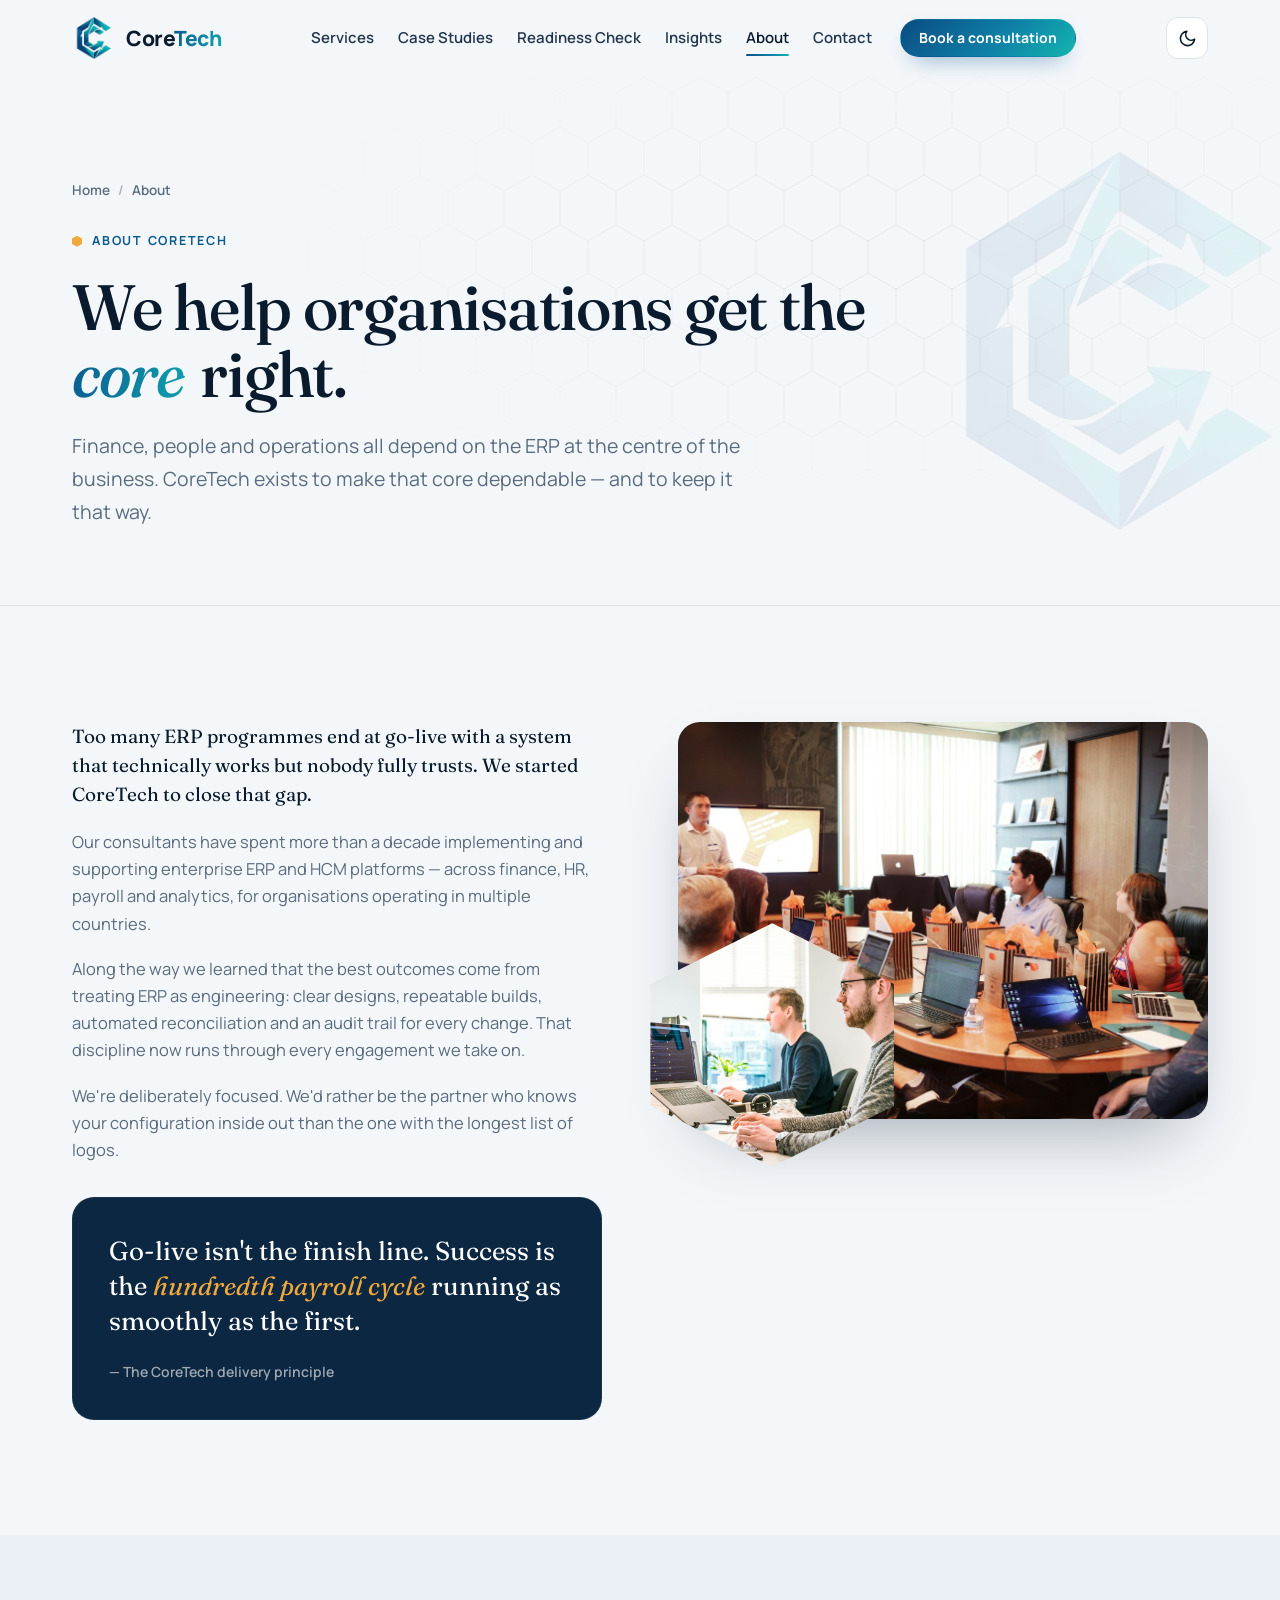
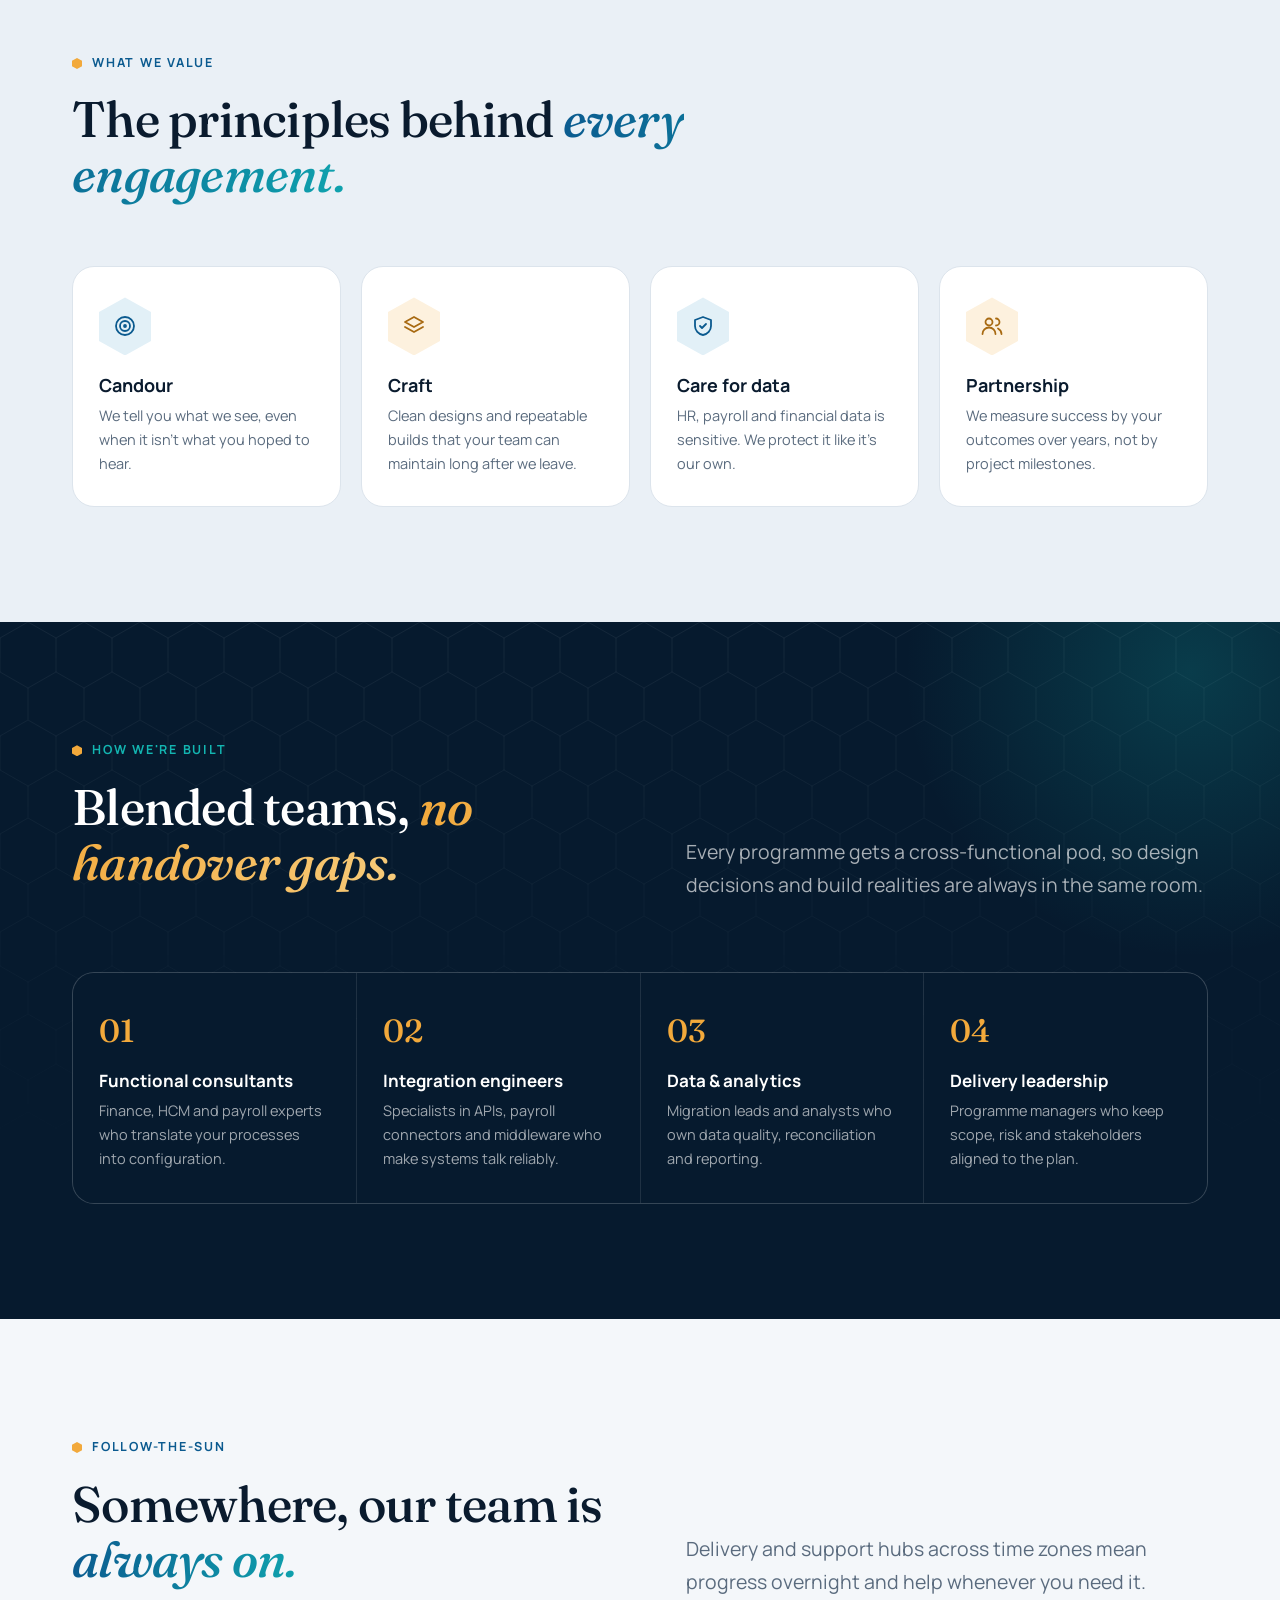
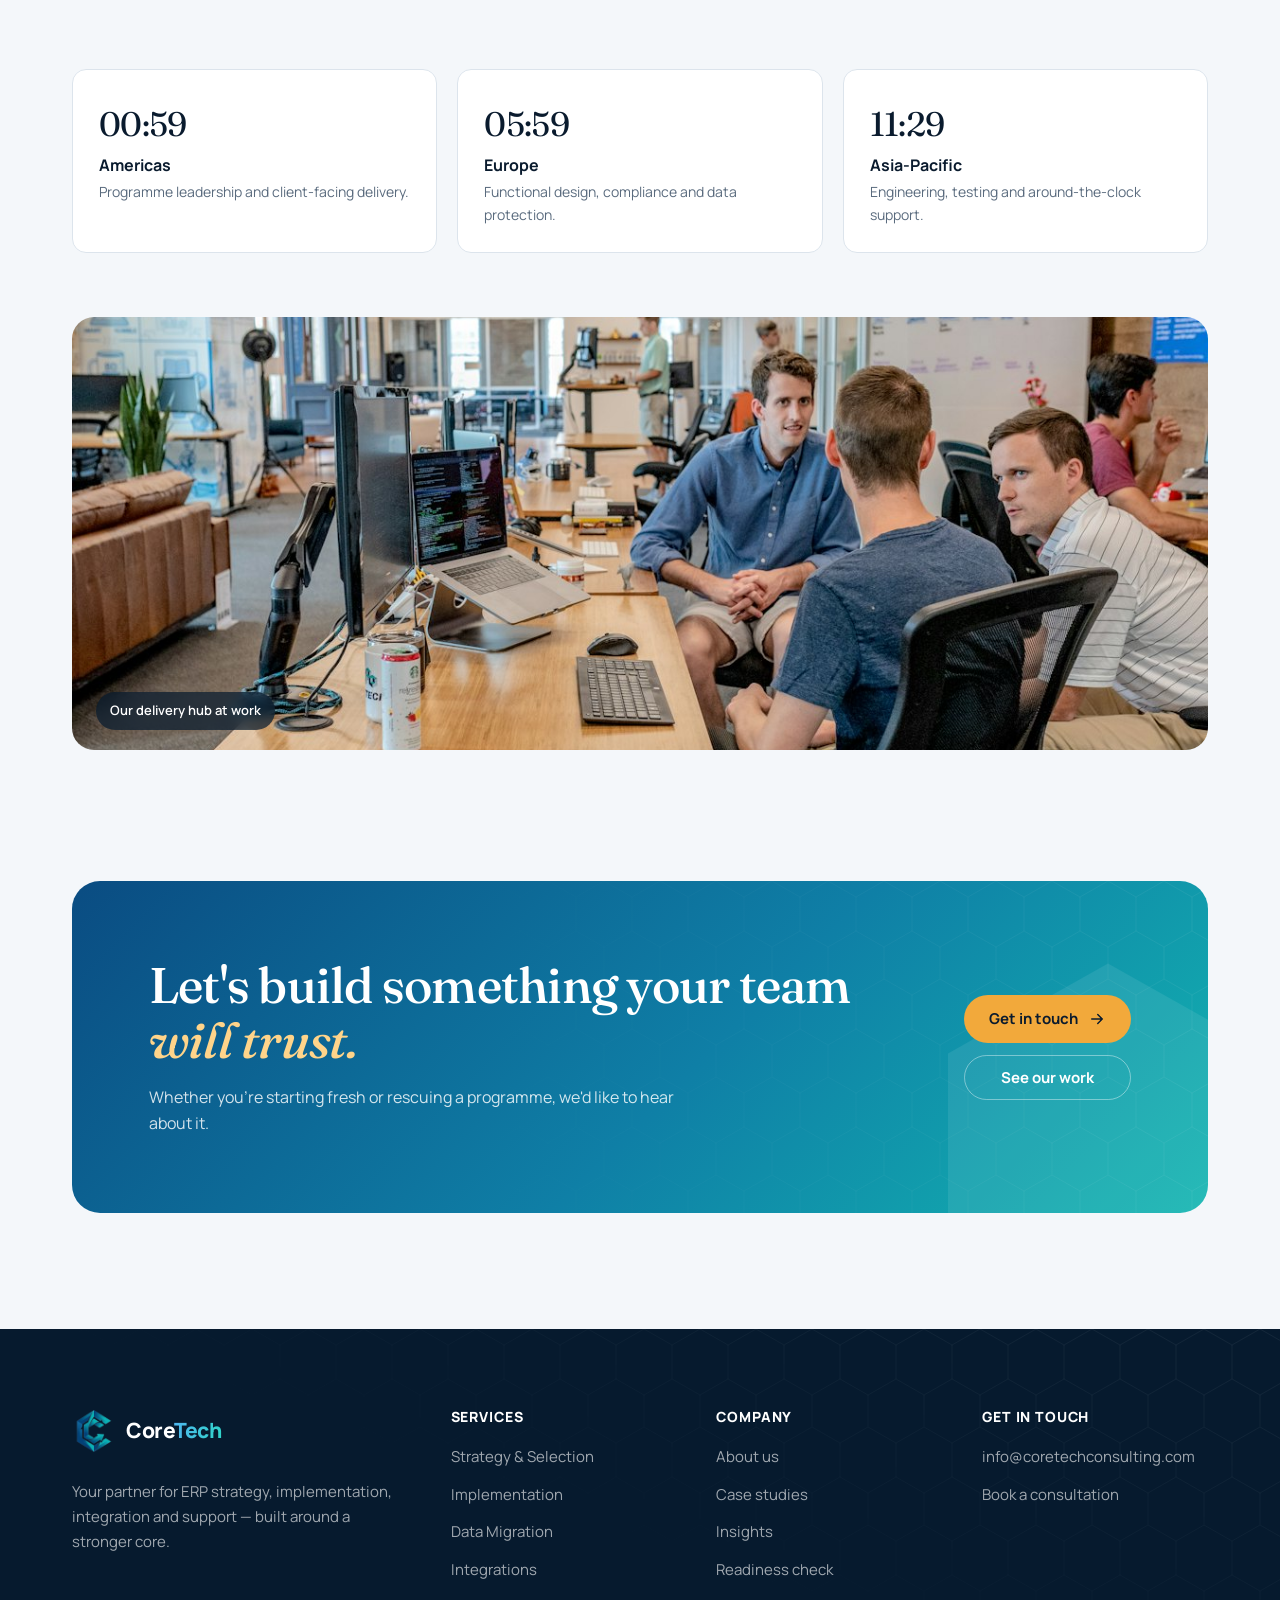
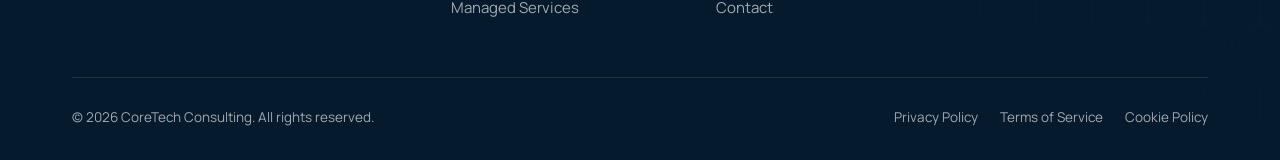
==== about.html @ e97bbd19 "Add CoreTech ERP consulting website Static HTML/CSS/JS site with home, services, case studies, readi" ====
<!DOCTYPE html>
<html lang="en" class="no-js">
<head>
  <meta charset="UTF-8">
  <meta name="viewport" content="width=device-width, initial-scale=1">
  <title>About | CoreTech</title>
  <meta name="description" content="CoreTech is an ERP consulting firm built around engineering discipline, governed delivery and long-term partnership.">
  <meta name="theme-color" content="#061A2E">
  <script>try{var t=localStorage.getItem("ct-theme");if(t==="light"||t==="dark")document.documentElement.setAttribute("data-theme",t)}catch(e){}</script>
  <link rel="icon" href="assets/img/logo-mark-64.png" type="image/png">
  <link rel="apple-touch-icon" href="assets/img/logo-mark-192.png">
  <link rel="preconnect" href="https://fonts.googleapis.com">
  <link rel="preconnect" href="https://fonts.gstatic.com" crossorigin>
  <link href="https://fonts.googleapis.com/css2?family=Fraunces:ital,opsz,wght@0,9..144,400..600;1,9..144,400..600&family=Manrope:wght@400;500;600;700;800&display=swap" rel="stylesheet">
  <link rel="stylesheet" href="assets/css/styles.css">
</head>
<body>
  <a class="skip-link" href="#main">Skip to content</a>
  <header class="site-header" data-header>
    <div class="container nav">
      <a class="brand" href="index.html" aria-label="CoreTech home"><img class="brand-mark" src="assets/img/logo-mark-192.png" width="44" height="44" alt=""><span class="brand-name">Core<span>Tech</span></span></a>
      <div class="nav-menu" id="nav-menu">
        <nav class="nav-links" aria-label="Primary">
          <a href="services.html">Services</a>
          <a href="case-studies.html">Case Studies</a>
          <a href="readiness.html">Readiness Check</a>
          <a href="insights.html">Insights</a>
          <a href="about.html" aria-current="page">About</a>
          <a href="contact.html">Contact</a>
        </nav>
        <a class="btn btn--primary btn--sm" href="contact.html">Book a consultation</a>
      </div>
      <div class="nav-tools">
        <button class="theme-toggle" type="button" aria-label="Toggle dark mode"><span class="i-moon"><svg viewBox="0 0 24 24" fill="none" stroke="currentColor" stroke-linecap="round" stroke-linejoin="round" aria-hidden="true" stroke-width="2"><path d="M21 12.8A9 9 0 1 1 11.2 3a7 7 0 0 0 9.8 9.8z"/></svg></span><span class="i-sun"><svg viewBox="0 0 24 24" fill="none" stroke="currentColor" stroke-linecap="round" stroke-linejoin="round" aria-hidden="true" stroke-width="2"><circle cx="12" cy="12" r="4"/><path d="M12 2v2M12 20v2M4.9 4.9l1.4 1.4M17.7 17.7l1.4 1.4M2 12h2M20 12h2M4.9 19.1l1.4-1.4M17.7 6.3l1.4-1.4"/></svg></span></button>
        <button class="nav-toggle" type="button" aria-expanded="false" aria-controls="nav-menu" aria-label="Toggle menu"><span></span></button>
      </div>
    </div>
  </header>

  <main id="main">
    <section class="page-hero hex-bg">
      <img class="page-hero-mark" src="assets/img/logo-mark.png" alt="">
      <div class="container">
        <div class="breadcrumb"><a href="index.html">Home</a><span>/</span>About</div>
        <span class="eyebrow">About CoreTech</span>
        <h1 class="display">We help organisations get the <em>core</em> right.</h1>
        <p class="lead">Finance, people and operations all depend on the ERP at the centre of the business. CoreTech exists to make that core dependable — and to keep it that way.</p>
      </div>
    </section>

    <section class="section">
      <div class="container split">
        <div class="prose reveal">
          <p>Too many ERP programmes end at go-live with a system that technically works but nobody fully trusts. We started CoreTech to close that gap.</p>
          <p>Our consultants have spent more than a decade implementing and supporting enterprise ERP and HCM platforms — across finance, HR, payroll and analytics, for organisations operating in multiple countries.</p>
          <p>Along the way we learned that the best outcomes come from treating ERP as engineering: clear designs, repeatable builds, automated reconciliation and an audit trail for every change. That discipline now runs through every engagement we take on.</p>
          <p>We're deliberately focused. We'd rather be the partner who knows your configuration inside out than the one with the longest list of logos.</p>
          <div class="quote-card">
            <blockquote>Go-live isn't the finish line. Success is the <em>hundredth payroll cycle</em> running as smoothly as the first.</blockquote>
            <footer>— The CoreTech delivery principle</footer>
          </div>
        </div>
        <div class="photo-stack reveal reveal-d1">
          <div class="ph-main"><img src="assets/img/photos/team-meeting.jpg" alt="CoreTech consultants presenting to a client team" loading="lazy"></div>
          <div class="ph-small"><img src="assets/img/photos/engineers.jpg" alt="Engineers working at their desks" loading="lazy"></div>
        </div>
      </div>
    </section>

    <section class="section section--alt">
      <div class="container">
        <div class="section-head">
          <span class="eyebrow reveal">What we value</span>
          <h2 class="h2 reveal reveal-d1">The principles behind <em>every engagement.</em></h2>
        </div>
        <div class="values">
          <div class="value reveal"><span class="icon"><svg viewBox="0 0 24 24" fill="none" stroke="currentColor" stroke-linecap="round" stroke-linejoin="round" aria-hidden="true" stroke-width="1.8"><circle cx="12" cy="12" r="9"/><circle cx="12" cy="12" r="5"/><circle cx="12" cy="12" r="1"/></svg></span><h3>Candour</h3><p>We tell you what we see, even when it isn't what you hoped to hear.</p></div>
          <div class="value reveal reveal-d1"><span class="icon icon--amber"><svg viewBox="0 0 24 24" fill="none" stroke="currentColor" stroke-linecap="round" stroke-linejoin="round" aria-hidden="true" stroke-width="1.8"><path d="m12 3 9 5-9 5-9-5 9-5z"/><path d="m3 13 9 5 9-5"/></svg></span><h3>Craft</h3><p>Clean designs and repeatable builds that your team can maintain long after we leave.</p></div>
          <div class="value reveal reveal-d2"><span class="icon"><svg viewBox="0 0 24 24" fill="none" stroke="currentColor" stroke-linecap="round" stroke-linejoin="round" aria-hidden="true" stroke-width="1.8"><path d="M12 3 4 6v6c0 4.5 3.4 8.3 8 9 4.6-.7 8-4.5 8-9V6l-8-3z"/><path d="m9 12 2 2 4-4"/></svg></span><h3>Care for data</h3><p>HR, payroll and financial data is sensitive. We protect it like it's our own.</p></div>
          <div class="value reveal reveal-d3"><span class="icon icon--amber"><svg viewBox="0 0 24 24" fill="none" stroke="currentColor" stroke-linecap="round" stroke-linejoin="round" aria-hidden="true" stroke-width="1.8"><circle cx="9" cy="8" r="3.5"/><path d="M2.5 20a6.5 6.5 0 0 1 13 0"/><path d="M16 4.5a3.5 3.5 0 0 1 0 7M18 14.5a6.5 6.5 0 0 1 3.5 5.5"/></svg></span><h3>Partnership</h3><p>We measure success by your outcomes over years, not by project milestones.</p></div>
        </div>
      </div>
    </section>

    <section class="section section--dark">
      <div class="container">
        <div class="section-head section-head--split">
          <div>
            <span class="eyebrow eyebrow--light reveal">How we're built</span>
            <h2 class="h2 reveal reveal-d1">Blended teams, <em>no handover gaps.</em></h2>
          </div>
          <p class="lead reveal reveal-d2">Every programme gets a cross-functional pod, so design decisions and build realities are always in the same room.</p>
        </div>
        <div class="team-model reveal">
          <div class="team-role"><b>01</b><h3>Functional consultants</h3><p>Finance, HCM and payroll experts who translate your processes into configuration.</p></div>
          <div class="team-role"><b>02</b><h3>Integration engineers</h3><p>Specialists in APIs, payroll connectors and middleware who make systems talk reliably.</p></div>
          <div class="team-role"><b>03</b><h3>Data &amp; analytics</h3><p>Migration leads and analysts who own data quality, reconciliation and reporting.</p></div>
          <div class="team-role"><b>04</b><h3>Delivery leadership</h3><p>Programme managers who keep scope, risk and stakeholders aligned to the plan.</p></div>
        </div>
      </div>
    </section>

    <section class="section">
      <div class="container">
        <div class="section-head section-head--split">
          <div>
            <span class="eyebrow reveal">Follow-the-sun</span>
            <h2 class="h2 reveal reveal-d1">Somewhere, our team is <em>always on.</em></h2>
          </div>
          <p class="lead reveal reveal-d2">Delivery and support hubs across time zones mean progress overnight and help whenever you need it.</p>
        </div>
        <div class="timezones">
          <div class="tz reveal"><div class="tz-time" data-tz="America/New_York">--:--</div><h3>Americas</h3><p>Programme leadership and client-facing delivery.</p></div>
          <div class="tz reveal reveal-d1"><div class="tz-time" data-tz="Europe/London">--:--</div><h3>Europe</h3><p>Functional design, compliance and data protection.</p></div>
          <div class="tz reveal reveal-d2"><div class="tz-time" data-tz="Asia/Kolkata">--:--</div><h3>Asia-Pacific</h3><p>Engineering, testing and around-the-clock support.</p></div>
        </div>
        <figure class="wide-photo reveal" style="margin-left:0;margin-right:0">
          <img src="assets/img/photos/office-team.jpg" alt="CoreTech delivery team collaborating in an open office" loading="lazy">
          <figcaption>Our delivery hub at work</figcaption>
        </figure>
      </div>
    </section>

    <section class="container">
      <div class="cta reveal">
        <div>
          <h2 class="h2">Let's build something your team <em>will trust.</em></h2>
          <p>Whether you're starting fresh or rescuing a programme, we'd like to hear about it.</p>
        </div>
        <div class="cta-actions">
          <a class="btn btn--accent btn--magnetic" href="contact.html">Get in touch <svg viewBox="0 0 24 24" fill="none" stroke="currentColor" stroke-linecap="round" stroke-linejoin="round" aria-hidden="true" stroke-width="2"><path d="M5 12h14M13 6l6 6-6 6"/></svg></a>
          <a class="btn btn--light" href="case-studies.html">See our work</a>
        </div>
      </div>
    </section>
  </main>

  <footer class="site-footer">
    <div class="container">
      <div class="footer-grid">
        <div class="footer-about">
          <a class="brand" href="index.html" aria-label="CoreTech home"><img class="brand-mark" src="assets/img/logo-mark-192.png" width="44" height="44" alt=""><span class="brand-name">Core<span>Tech</span></span></a>
          <p>Your partner for ERP strategy, implementation, integration and support — built around a stronger core.</p>
        </div>
        <div class="footer-col">
          <h3>Services</h3>
          <ul>
            <li><a href="services.html#strategy">Strategy &amp; Selection</a></li>
            <li><a href="services.html#implementation">Implementation</a></li>
            <li><a href="services.html#migration">Data Migration</a></li>
            <li><a href="services.html#integrations">Integrations</a></li>
            <li><a href="services.html#support">Managed Services</a></li>
          </ul>
        </div>
        <div class="footer-col">
          <h3>Company</h3>
          <ul>
            <li><a href="about.html">About us</a></li>
            <li><a href="case-studies.html">Case studies</a></li>
            <li><a href="insights.html">Insights</a></li>
            <li><a href="readiness.html">Readiness check</a></li>
            <li><a href="contact.html">Contact</a></li>
          </ul>
        </div>
        <div class="footer-col">
          <h3>Get in touch</h3>
          <ul>
            <li><a href="mailto:info@coretechconsulting.com">info@coretechconsulting.com</a></li>
            <li><a href="contact.html">Book a consultation</a></li>
          </ul>
        </div>
      </div>
      <div class="footer-bottom">
        <span>&copy; <span data-year>2026</span> CoreTech Consulting. All rights reserved.</span>
        <nav aria-label="Legal"><a href="#">Privacy Policy</a><a href="#">Terms of Service</a><a href="#">Cookie Policy</a></nav>
      </div>
    </div>
  </footer>
  <div class="mobile-cta" aria-label="Quick actions">
    <a class="btn btn--primary" href="contact.html">Book a consultation</a>
    <a class="btn btn--ghost" href="readiness.html">Readiness check</a>
  </div>
  <script src="assets/js/main.js"></script>
</body>
</html>
---- assets/css/styles.css ----
/* ==========================================================================
   CoreTech — site styles
   Palette taken from the CoreTech logo (deep blue → teal) with an amber accent.
   ========================================================================== */

:root {
  color-scheme: light;
  --bg: #F4F7FA;
  --bg-alt: #EAF0F6;
  --surface: #FFFFFF;
  --surface-2: #F7F9FC;
  --line: #DCE4EC;
  --text: #0A1B2E;
  --text-2: #22364D;
  --muted: #5A6B7E;

  --brand: #0B5A8F;
  --brand-2: #13B5B1;
  --brand-deep: #083B66;
  --brand-soft: #E2F0F7;
  --accent: #F2A93B;
  --accent-soft: #FDF1DE;
  --accent-text: #A86A12;

  --navy: #061A2E;
  --navy-2: #0C2742;
  --on-navy: #FFFFFF;
  --on-navy-muted: rgba(255, 255, 255, .68);

  --grad: linear-gradient(135deg, #0A4C82 0%, #0F7FA6 55%, #13B5B1 100%);
  --grad-text: linear-gradient(100deg, #0B5A8F 0%, #0FA3AE 100%);
  --header-bg: rgba(244, 247, 250, .82);
  --input-bg: #F4F7FA;
  --hex: url("data:image/svg+xml,%3Csvg xmlns='http://www.w3.org/2000/svg' width='56' height='98'%3E%3Cpath d='M28 66L0 50V16L28 0l28 16v34L28 66zm0 32V66' fill='none' stroke='%230A1B2E' stroke-opacity='.07'/%3E%3C/svg%3E");
  --hex-on-dark: url("data:image/svg+xml,%3Csvg xmlns='http://www.w3.org/2000/svg' width='56' height='98'%3E%3Cpath d='M28 66L0 50V16L28 0l28 16v34L28 66zm0 32V66' fill='none' stroke='%23FFFFFF' stroke-opacity='.06'/%3E%3C/svg%3E");

  --shadow-sm: 0 1px 2px rgba(10, 27, 46, .06);
  --shadow: 0 12px 32px -14px rgba(10, 27, 46, .22);
  --shadow-lg: 0 34px 70px -28px rgba(10, 27, 46, .38);

  --font-display: "Fraunces", Georgia, "Times New Roman", serif;
  --font-body: "Manrope", "Segoe UI", system-ui, -apple-system, sans-serif;
  --hex-clip: polygon(50% 0, 100% 25%, 100% 75%, 50% 100%, 0 75%, 0 25%);

  --radius-sm: 8px;
  --radius: 14px;
  --radius-lg: 22px;
  --container: 1200px;
  --gutter: clamp(16px, 4vw, 32px);
  --section-y: clamp(72px, 9vw, 120px);
  --header-h: 76px;
}

@media (prefers-color-scheme: dark) {
  :root:not([data-theme="light"]) {
    color-scheme: dark;
    --bg: #06101C;
    --bg-alt: #0A1726;
    --surface: #0E1D30;
    --surface-2: #12243A;
    --line: #1E3249;
    --text: #E9F0F7;
    --text-2: #C7D4E2;
    --muted: #8FA3B8;
    --brand: #4CC3DC;
    --brand-soft: rgba(19, 181, 177, .13);
    --accent-soft: rgba(242, 169, 59, .14);
    --accent-text: #F2B556;
    --navy: #030B16;
    --navy-2: #0A1A2C;
    --grad-text: linear-gradient(100deg, #4FB6F0 0%, #2FD4C8 100%);
    --header-bg: rgba(6, 16, 28, .8);
    --input-bg: #0A1726;
    --hex: var(--hex-on-dark);
    --shadow: 0 12px 32px -14px rgba(0, 0, 0, .6);
    --shadow-lg: 0 34px 70px -28px rgba(0, 0, 0, .75);
  }
}
:root[data-theme="dark"] {
  color-scheme: dark;
  --bg: #06101C;
  --bg-alt: #0A1726;
  --surface: #0E1D30;
  --surface-2: #12243A;
  --line: #1E3249;
  --text: #E9F0F7;
  --text-2: #C7D4E2;
  --muted: #8FA3B8;
  --brand: #4CC3DC;
  --brand-soft: rgba(19, 181, 177, .13);
  --accent-soft: rgba(242, 169, 59, .14);
  --accent-text: #F2B556;
  --navy: #030B16;
  --navy-2: #0A1A2C;
  --grad-text: linear-gradient(100deg, #4FB6F0 0%, #2FD4C8 100%);
  --header-bg: rgba(6, 16, 28, .8);
  --input-bg: #0A1726;
  --hex: var(--hex-on-dark);
  --shadow: 0 12px 32px -14px rgba(0, 0, 0, .6);
  --shadow-lg: 0 34px 70px -28px rgba(0, 0, 0, .75);
}

/* ---------- Base ---------- */
*, *::before, *::after { box-sizing: border-box; }
html { scroll-behavior: smooth; -webkit-text-size-adjust: 100%; }
@view-transition { navigation: auto; }

body {
  margin: 0;
  font-family: var(--font-body);
  font-size: 16px;
  line-height: 1.65;
  color: var(--text);
  background: var(--bg);
  -webkit-font-smoothing: antialiased;
  overflow-x: hidden;
  animation: pageIn .5s ease both;
  transition: background-color .3s ease, color .3s ease;
}
body.is-leaving { opacity: 0; transition: opacity .18s ease; }
@keyframes pageIn { from { opacity: 0; } to { opacity: 1; } }

img, svg { display: block; max-width: 100%; }
a { color: inherit; text-decoration: none; }
button { font: inherit; cursor: pointer; color: inherit; }
ul { margin: 0; padding: 0; list-style: none; }
h1, h2, h3, h4 { margin: 0; line-height: 1.15; color: var(--text); }
p { margin: 0; }
:focus-visible { outline: 3px solid var(--brand-2); outline-offset: 3px; border-radius: 6px; }

.container { width: 100%; max-width: var(--container); margin: 0 auto; padding: 0 var(--gutter); }
.section { padding: var(--section-y) 0; position: relative; }
.section--alt { background: var(--bg-alt); }
.section--surface { background: var(--surface); }
.skip-link { position: absolute; left: 16px; top: -60px; z-index: 300; background: var(--navy); color: #fff; padding: 10px 16px; border-radius: var(--radius-sm); }
.skip-link:focus { top: 16px; }

/* ---------- Typography ---------- */
.eyebrow {
  display: inline-flex; align-items: center; gap: 10px;
  font-size: 12.5px; font-weight: 700; letter-spacing: .14em; text-transform: uppercase; color: var(--brand);
}
.eyebrow::before { content: ""; width: 10px; height: 11px; background: var(--accent); clip-path: var(--hex-clip); }
.eyebrow--light { color: var(--brand-2); }

.display {
  font-family: var(--font-display); font-weight: 500;
  font-size: clamp(40px, 6vw, 72px); letter-spacing: -0.02em; line-height: 1.04;
}
.grad-text, .display em, .h2 em {
  font-style: italic;
  background: var(--grad-text); -webkit-background-clip: text; background-clip: text; color: transparent;
  padding-right: .06em;
}
.h2 { font-family: var(--font-display); font-weight: 500; font-size: clamp(32px, 4.2vw, 50px); letter-spacing: -0.015em; line-height: 1.1; }
.h3 { font-size: 20px; font-weight: 700; letter-spacing: -0.01em; }
.lead { font-size: clamp(17px, 1.6vw, 19.5px); color: var(--muted); line-height: 1.7; }

.section-head { max-width: 720px; margin-bottom: clamp(40px, 5vw, 64px); }
.section-head .h2 { margin: 16px 0 18px; }
.section-head--center { margin-left: auto; margin-right: auto; text-align: center; }
.section-head--split { max-width: none; display: grid; grid-template-columns: 1.1fr 1fr; gap: 40px; align-items: end; }
.section-head--split .lead { padding-bottom: 6px; }

/* ---------- Buttons ---------- */
.btn {
  position: relative; display: inline-flex; align-items: center; justify-content: center; gap: 10px;
  padding: 14px 24px; border-radius: 999px; border: 1.5px solid transparent;
  font-weight: 700; font-size: 15px; line-height: 1; white-space: nowrap;
  transition: transform .25s cubic-bezier(.2,.8,.2,1), background-color .2s ease, color .2s ease, border-color .2s ease, box-shadow .25s ease, filter .2s ease;
}
.btn svg { width: 18px; height: 18px; transition: transform .2s ease; }
.btn:hover svg { transform: translateX(3px); }
.btn--primary { background: var(--grad); color: #fff; box-shadow: 0 10px 24px -12px rgba(11, 90, 143, .7); }
.btn--primary:hover { filter: brightness(1.08) saturate(1.1); box-shadow: 0 16px 30px -12px rgba(15, 127, 166, .75); }
.btn--ghost { border-color: var(--text); color: var(--text); }
.btn--ghost:hover { background: var(--text); color: var(--bg); }
.btn--accent { background: var(--accent); color: #0A1B2E; }
.btn--accent:hover { background: #F7BB5E; box-shadow: 0 14px 28px -12px rgba(242, 169, 59, .8); }
.btn--light { border-color: rgba(255, 255, 255, .4); color: #fff; }
.btn--light:hover { background: #fff; color: #0A1B2E; }
.btn--sm { padding: 11px 18px; font-size: 14px; }

.link-arrow { display: inline-flex; align-items: center; gap: 8px; font-weight: 700; color: var(--brand); }
.link-arrow svg { width: 16px; height: 16px; transition: transform .2s ease; }
.link-arrow:hover svg { transform: translateX(4px); }

/* ---------- Header ---------- */
.site-header {
  position: sticky; top: 0; z-index: 100; background: var(--header-bg);
  backdrop-filter: saturate(160%) blur(14px); -webkit-backdrop-filter: saturate(160%) blur(14px);
  border-bottom: 1px solid transparent; transition: border-color .25s ease, box-shadow .25s ease, background-color .3s ease;
}
.site-header.is-scrolled { border-bottom-color: var(--line); box-shadow: var(--shadow-sm); }
.nav { display: flex; align-items: center; justify-content: space-between; height: var(--header-h); gap: 20px; }
.brand { display: inline-flex; align-items: center; gap: 10px; flex: none; }
.brand-mark { width: 44px; height: 44px; flex: none; object-fit: contain; transition: transform .5s cubic-bezier(.2,.8,.2,1); }
.brand:hover .brand-mark { transform: rotate(-8deg) scale(1.05); }
.brand-name { font-weight: 800; font-size: 21px; letter-spacing: -0.02em; color: var(--text); }
.brand-name span { background: var(--grad-text); -webkit-background-clip: text; background-clip: text; color: transparent; }

.nav-menu { display: flex; align-items: center; gap: 28px; }
.nav-links { display: flex; align-items: center; gap: 24px; }
.nav-links a { position: relative; font-size: 15px; font-weight: 600; color: var(--text-2); padding: 6px 0; }
.nav-links a::after {
  content: ""; position: absolute; left: 0; right: 0; bottom: 0; height: 2px; border-radius: 2px;
  background: var(--grad); transform: scaleX(0); transform-origin: left; transition: transform .25s ease;
}
.nav-links a:hover::after, .nav-links a[aria-current="page"]::after { transform: scaleX(1); }
.nav-links a[aria-current="page"] { color: var(--text); }
.nav-tools { display: flex; align-items: center; gap: 10px; }

.theme-toggle, .nav-toggle {
  width: 42px; height: 42px; border-radius: 12px; border: 1px solid var(--line);
  background: var(--surface); display: inline-grid; place-items: center; flex: none;
  transition: border-color .2s ease, background-color .2s ease;
}
.theme-toggle:hover { border-color: var(--brand); }
.theme-toggle > span { grid-area: 1 / 1; display: grid; place-items: center; transition: transform .4s ease, opacity .3s ease; }
.theme-toggle svg { width: 19px; height: 19px; }
.theme-toggle .i-sun { opacity: 0; transform: rotate(-90deg) scale(.6); }
.is-dark .theme-toggle .i-sun { opacity: 1; transform: none; }
.is-dark .theme-toggle .i-moon { opacity: 0; transform: rotate(90deg) scale(.6); }

.nav-toggle { display: none; }
.nav-toggle span, .nav-toggle span::before, .nav-toggle span::after {
  display: block; width: 18px; height: 2px; background: var(--text); border-radius: 2px; position: relative; transition: transform .25s ease, background-color .25s ease;
}
.nav-toggle span::before, .nav-toggle span::after { content: ""; position: absolute; left: 0; }
.nav-toggle span::before { top: -6px; }
.nav-toggle span::after { top: 6px; }
.nav-toggle[aria-expanded="true"] span { background: transparent; }
.nav-toggle[aria-expanded="true"] span::before { transform: translateY(6px) rotate(45deg); }
.nav-toggle[aria-expanded="true"] span::after { transform: translateY(-6px) rotate(-45deg); }

/* ---------- Hex background helpers ---------- */
.hex-bg::before {
  content: ""; position: absolute; inset: 0; pointer-events: none; z-index: 0;
  background-image: var(--hex); background-size: 56px 98px;
  -webkit-mask-image: radial-gradient(ellipse 70% 65% at 72% 35%, #000 15%, transparent 75%);
          mask-image: radial-gradient(ellipse 70% 65% at 72% 35%, #000 15%, transparent 75%);
}
.hex-bg > * { position: relative; z-index: 1; }

/* ---------- Hero ---------- */
.hero { position: relative; padding: clamp(48px, 7vw, 96px) 0 clamp(64px, 8vw, 110px); overflow: hidden; }
.hero-grid { display: grid; grid-template-columns: 1.05fr 1fr; gap: clamp(40px, 6vw, 80px); align-items: center; }
.hero .display { margin: 22px 0 24px; }
.hero .lead { max-width: 560px; }
.hero-actions { display: flex; flex-wrap: wrap; gap: 14px; margin-top: 36px; }
.hero-points { display: flex; flex-wrap: wrap; gap: 12px 26px; margin-top: 40px; }
.hero-points li { display: flex; align-items: center; gap: 9px; font-size: 14.5px; font-weight: 600; color: var(--text-2); }
.hero-points svg { width: 18px; height: 18px; color: var(--brand-2); flex: none; }

/* Rotating headline word */
.rotator { display: inline-grid; vertical-align: top; }
.rotator > span {
  grid-area: 1 / 1; opacity: 0; transform: translateY(.35em); filter: blur(4px);
  transition: opacity .55s ease, transform .55s cubic-bezier(.2,.8,.2,1), filter .55s ease;
  white-space: nowrap;
}
.rotator > span.is-active { opacity: 1; transform: none; filter: none; }
.rotator > span.is-leaving { opacity: 0; transform: translateY(-.35em); filter: blur(4px); }

/* Hero visual */
.panel-wrap { position: relative; perspective: 1400px; }
.panel-tilt { position: relative; transform-style: preserve-3d; transform: rotateX(var(--rx, 0deg)) rotateY(var(--ry, 0deg)); transition: transform .35s cubic-bezier(.2,.8,.2,1); }
.hero-hex { position: absolute; z-index: 0; width: 130%; left: -15%; top: 50%; transform: translateY(-50%); pointer-events: none; opacity: .9; }
.hero-hex .spin { transform-origin: 50% 50%; animation: spin 80s linear infinite; }
.hero-hex .spin-rev { transform-origin: 50% 50%; animation: spin 120s linear infinite reverse; }
@keyframes spin { to { transform: rotate(360deg); } }

.panel {
  position: relative; z-index: 2; background: var(--surface); border: 1px solid var(--line); border-radius: var(--radius-lg);
  box-shadow: var(--shadow-lg); padding: 26px;
}
.panel-head { display: flex; align-items: center; justify-content: space-between; gap: 12px; margin-bottom: 22px; }
.panel-title { font-weight: 800; font-size: 15px; }
.panel-sub { font-size: 12.5px; color: var(--muted); }
.pill {
  display: inline-grid; padding: 5px 11px; border-radius: 999px; font-size: 12px; font-weight: 700;
  background: var(--brand-soft); color: var(--brand); white-space: nowrap; transition: background-color .4s ease, color .4s ease;
}
.pill > span { grid-area: 1 / 1; display: inline-flex; align-items: center; gap: 6px; transition: opacity .3s ease, transform .3s ease; }
.pill .pill-track::before { content: ""; width: 7px; height: 7px; border-radius: 50%; background: var(--brand-2); animation: pulse 2s infinite; }
.pill .pill-live { opacity: 0; transform: translateY(6px); }
.pill .pill-live svg { width: 13px; height: 13px; }
.is-live .pill { background: var(--accent); color: #0A1B2E; }
.is-live .pill .pill-track { opacity: 0; transform: translateY(-6px); }
.is-live .pill .pill-live { opacity: 1; transform: none; }
@keyframes pulse { 0%, 100% { opacity: 1; } 50% { opacity: .35; } }

.workstreams { display: grid; gap: 16px; }
.ws-row { display: grid; grid-template-columns: 116px 1fr 44px; align-items: center; gap: 14px; font-size: 13.5px; }
.ws-name { font-weight: 700; color: var(--text-2); }
.ws-bar { height: 8px; background: var(--bg-alt); border-radius: 999px; overflow: hidden; }
.ws-bar i { display: block; height: 100%; width: 0; border-radius: inherit; background: var(--grad); transition: width 1.4s cubic-bezier(.2,.8,.2,1); }
.ws-bar i.is-amber { background: linear-gradient(90deg, #D98A1E, var(--accent)); }
.ws-val { text-align: right; font-weight: 700; color: var(--muted); font-variant-numeric: tabular-nums; }
.panel-metrics { display: grid; grid-template-columns: repeat(3, 1fr); gap: 12px; margin-top: 24px; padding-top: 22px; border-top: 1px dashed var(--line); }
.metric { background: var(--bg); border-radius: var(--radius-sm); padding: 12px 14px; }
.metric b { display: block; font-size: 20px; font-weight: 800; letter-spacing: -0.02em; font-variant-numeric: tabular-nums; }
.metric > span { font-size: 11.5px; color: var(--muted); font-weight: 600; }

.golive-stamp {
  position: absolute; z-index: 4; right: -54px; bottom: 120px; width: 74px; height: 84px;
  clip-path: var(--hex-clip); background: var(--grad); color: #fff;
  display: grid; place-items: center; text-align: center; font-size: 10.5px; font-weight: 800; letter-spacing: .06em; line-height: 1.2;
  transform: scale(0) rotate(-30deg); transition: transform .6s cubic-bezier(.3, 1.6, .5, 1) .2s;
}
.golive-stamp svg { width: 22px; height: 22px; margin: 0 auto 2px; }
.is-live .golive-stamp { transform: scale(1) rotate(0); }

.float-card {
  position: absolute; z-index: 3; background: var(--navy-2); color: #fff; border-radius: var(--radius);
  padding: 14px 16px; box-shadow: var(--shadow-lg); display: flex; align-items: center; gap: 12px;
  font-size: 13px; animation: float 6s ease-in-out infinite; border: 1px solid rgba(255,255,255,.08);
}
.float-card b { display: block; font-size: 14px; }
.float-card span { color: rgba(255, 255, 255, .65); }
.float-card .fc-icon { width: 36px; height: 40px; clip-path: var(--hex-clip); background: rgba(19, 181, 177, .2); display: grid; place-items: center; color: var(--brand-2); flex: none; }
.float-card .fc-icon svg { width: 17px; height: 17px; }
.float-card--a { left: -36px; bottom: -54px; }
.float-card--b { right: -26px; top: -70px; background: var(--accent); color: #0A1B2E; animation-delay: -3s; border: 0; }
.float-card--b span { color: rgba(10, 27, 46, .7); }
.float-card--b .fc-icon { background: rgba(10, 27, 46, .12); color: #0A1B2E; }
@keyframes float { 0%, 100% { translate: 0 0; } 50% { translate: 0 -8px; } }

/* ---------- Platforms strip ---------- */
.platforms { border-top: 1px solid var(--line); border-bottom: 1px solid var(--line); background: var(--surface); padding: 26px 0; }
.platforms-inner { display: flex; align-items: center; gap: 40px; }
.platforms-label { font-size: 13px; font-weight: 700; color: var(--muted); white-space: nowrap; }
.marquee { position: relative; overflow: hidden; flex: 1; -webkit-mask-image: linear-gradient(90deg, transparent, #000 8%, #000 92%, transparent); mask-image: linear-gradient(90deg, transparent, #000 8%, #000 92%, transparent); }
.marquee-track { display: flex; gap: 56px; width: max-content; animation: marquee 34s linear infinite; }
.marquee:hover .marquee-track { animation-play-state: paused; }
.marquee-track span { display: inline-flex; align-items: center; gap: 56px; font-family: var(--font-display); font-size: 22px; color: var(--text-2); opacity: .75; white-space: nowrap; }
.marquee-track span::after { content: ""; width: 8px; height: 9px; background: var(--brand-2); clip-path: var(--hex-clip); opacity: .6; }
@keyframes marquee { to { transform: translateX(-50%); } }

/* ---------- Hex icon badge ---------- */
.icon {
  position: relative; width: 52px; height: 58px; display: grid; place-items: center; flex: none;
  clip-path: var(--hex-clip); background: var(--brand-soft); color: var(--brand); margin-bottom: 8px;
  transition: background .35s ease, color .35s ease, transform .5s cubic-bezier(.2,.8,.2,1);
}
.icon svg { width: 24px; height: 24px; }
.icon--amber { background: var(--accent-soft); color: var(--accent-text); }

/* ---------- Service cards ---------- */
.cards { display: grid; grid-template-columns: repeat(3, 1fr); gap: 20px; }
.card {
  position: relative; background: var(--surface); border: 1px solid var(--line); border-radius: var(--radius-lg);
  padding: 32px 28px; display: flex; flex-direction: column; gap: 14px; overflow: hidden; isolation: isolate;
  transition: transform .35s cubic-bezier(.2,.8,.2,1), box-shadow .35s ease, border-color .35s ease;
}
.card::before {
  content: ""; position: absolute; inset: 0; border-radius: inherit; padding: 1.5px; z-index: -1;
  background: var(--grad);
  -webkit-mask: linear-gradient(#000 0 0) content-box, linear-gradient(#000 0 0); -webkit-mask-composite: xor;
          mask: linear-gradient(#000 0 0) content-box exclude, linear-gradient(#000 0 0);
  opacity: 0; transition: opacity .35s ease;
}
.card::after {
  content: ""; position: absolute; width: 180px; height: 200px; right: -70px; bottom: -80px; z-index: -1;
  background: var(--grad); clip-path: var(--hex-clip); opacity: 0; transform: rotate(0deg) scale(.6);
  transition: opacity .45s ease, transform .6s cubic-bezier(.2,.8,.2,1);
}
.card:hover { transform: translateY(-6px); box-shadow: var(--shadow); border-color: transparent; }
.card:hover::before { opacity: 1; }
.card:hover::after { opacity: .08; transform: rotate(30deg) scale(1); }
.card:hover .icon { background: var(--grad); color: #fff; transform: rotate(-6deg); }
.card-num { position: absolute; top: 28px; right: 28px; font-family: var(--font-display); font-size: 15px; color: var(--muted); opacity: .6; }
.card p { color: var(--muted); font-size: 15.5px; }
.card .link-arrow { margin-top: auto; padding-top: 8px; font-size: 14.5px; }

/* ---------- Capability tabs ---------- */
.tabs { display: grid; grid-template-columns: 300px 1fr; gap: 32px; align-items: start; }
.tab-list { display: flex; flex-direction: column; gap: 6px; position: sticky; top: 100px; }
.tab-btn {
  display: flex; align-items: center; justify-content: space-between; gap: 12px; text-align: left;
  padding: 18px 20px; border-radius: var(--radius); border: 1px solid transparent; background: transparent;
  font-weight: 700; font-size: 16px; color: var(--muted); transition: all .2s ease;
}
.tab-btn small { font-weight: 600; font-size: 12px; color: var(--muted); opacity: .8; }
.tab-btn:hover { color: var(--text); background: var(--surface); }
.tab-btn[aria-selected="true"] { background: var(--surface); color: var(--text); border-color: var(--line); box-shadow: var(--shadow-sm); position: relative; }
.tab-btn[aria-selected="true"]::before { content: ""; position: absolute; left: -1px; top: 14px; bottom: 14px; width: 3px; border-radius: 3px; background: var(--grad); }
.tab-btn[aria-selected="true"] small { color: var(--brand); }
.tab-panel { background: var(--surface); border: 1px solid var(--line); border-radius: var(--radius-lg); padding: clamp(28px, 4vw, 48px); animation: fadeUp .4s ease; }
.tab-panel[hidden] { display: none; }
.tab-panel .h2 { font-size: clamp(26px, 3vw, 36px); margin: 14px 0 16px; }
.tab-panel > p { color: var(--muted); max-width: 640px; }
.feature-list { display: grid; grid-template-columns: repeat(2, 1fr); gap: 14px 28px; margin-top: 30px; }
.feature-list li { display: flex; gap: 12px; align-items: flex-start; font-size: 15px; }
.feature-list li b { display: block; font-weight: 700; }
.feature-list li span { color: var(--muted); font-size: 14px; }
.check { width: 22px; height: 24px; clip-path: var(--hex-clip); background: var(--brand-soft); color: var(--brand); display: grid; place-items: center; flex: none; margin-top: 1px; }
.check svg { width: 12px; height: 12px; }
@keyframes fadeUp { from { opacity: 0; transform: translateY(8px); } to { opacity: 1; transform: none; } }

/* ---------- Dark band ---------- */
.section--dark { background: var(--navy); color: var(--on-navy-muted); overflow: hidden; }
.section--dark::before {
  content: ""; position: absolute; inset: 0; pointer-events: none;
  background-image: var(--hex-on-dark); background-size: 56px 98px;
  -webkit-mask-image: linear-gradient(180deg, #000, transparent 85%); mask-image: linear-gradient(180deg, #000, transparent 85%);
}
.section--dark::after {
  content: ""; position: absolute; width: 620px; height: 620px; right: -220px; top: -260px; pointer-events: none;
  background: radial-gradient(circle, rgba(19, 181, 177, .22), transparent 65%);
}
.section--dark > .container { position: relative; z-index: 1; }
.section--dark .h2, .section--dark h3 { color: #fff; }
.section--dark .h2 em { background: linear-gradient(100deg, #F2A93B, #F7CB7A); -webkit-background-clip: text; background-clip: text; color: transparent; }
.section--dark .lead { color: rgba(255, 255, 255, .65); }

/* ---------- Approach steps with scroll progress ---------- */
.steps { position: relative; list-style: none; margin: 0; padding: 0; display: grid; grid-template-columns: repeat(5, 1fr); gap: 18px; --progress: 0; }
.steps-track, .steps-fill { position: absolute; top: 29px; left: 32px; right: 32px; height: 2px; border-radius: 2px; }
.steps-track { background: rgba(255, 255, 255, .1); }
.steps-fill { background: linear-gradient(90deg, var(--brand-2), var(--accent)); transform-origin: left; transform: scaleX(var(--progress)); transition: transform .15s linear; }
.step { position: relative; transition: opacity .4s ease; opacity: .45; }
.step.is-active { opacity: 1; }
.step-dot {
  position: relative; z-index: 1; width: 58px; height: 62px; display: grid; place-items: center;
  clip-path: var(--hex-clip); background: var(--navy-2); color: #fff;
  font-family: var(--font-display); font-size: 18px; margin-bottom: 22px; transition: background .4s ease, transform .4s cubic-bezier(.3,1.5,.5,1);
}
.step-dot::before { content: ""; position: absolute; inset: 0; clip-path: var(--hex-clip); background: rgba(255,255,255,.14); z-index: -1; }
.step.is-active .step-dot { background: var(--grad); transform: scale(1.06); }
.step h3 { font-size: 18px; font-weight: 700; margin-bottom: 10px; }
.step p { font-size: 14.5px; line-height: 1.6; }
.step-tag { display: inline-block; margin-top: 14px; font-size: 12px; font-weight: 700; color: var(--accent); letter-spacing: .04em; }

/* ---------- Why / stats ---------- */
.why-grid { display: grid; grid-template-columns: 1fr 1.1fr; gap: clamp(40px, 6vw, 88px); align-items: center; }
.why-visual { position: relative; }
.why-photo { position: relative; border-radius: var(--radius-lg); overflow: hidden; aspect-ratio: 5 / 4; box-shadow: var(--shadow-lg); }
.why-photo img { width: 100%; height: 100%; object-fit: cover; }
.why-photo::after { content: ""; position: absolute; inset: 0; background: linear-gradient(180deg, transparent 40%, rgba(6, 26, 46, .65)); }
.stats { position: relative; z-index: 2; display: grid; grid-template-columns: repeat(2, 1fr); gap: 1px; background: var(--line); border: 1px solid var(--line); border-radius: var(--radius-lg); overflow: hidden; margin: -70px 28px 0; box-shadow: var(--shadow); }
.stat { background: var(--surface); padding: 26px 24px; }
.stat-num { font-family: var(--font-display); font-size: clamp(38px, 4.4vw, 52px); font-weight: 500; letter-spacing: -0.03em; line-height: 1; }
.stat-num sup, .stat-num small { font-size: .5em; color: var(--brand); vertical-align: top; margin-left: 2px; position: relative; top: .25em; }
.stat p { margin-top: 10px; font-size: 14px; color: var(--muted); }
.why-list { display: grid; gap: 26px; margin-top: 34px; }
.why-list li { display: grid; grid-template-columns: 48px 1fr; gap: 18px; }
.why-list .icon { width: 48px; height: 54px; margin: 0; }
.why-list .icon svg { width: 22px; height: 22px; }
.why-list h3 { font-size: 17px; margin-bottom: 4px; }
.why-list p { color: var(--muted); font-size: 15px; }

/* ---------- Case study cards ---------- */
.cases { display: grid; grid-template-columns: repeat(3, 1fr); gap: 22px; }
.case-card { position: relative; display: flex; flex-direction: column; background: var(--surface); border: 1px solid var(--line); border-radius: var(--radius-lg); overflow: hidden; transition: transform .35s cubic-bezier(.2,.8,.2,1), box-shadow .35s ease; }
.case-card:hover { transform: translateY(-6px); box-shadow: var(--shadow); }
.case-media { position: relative; aspect-ratio: 16 / 10; overflow: hidden; }
.case-media img { width: 100%; height: 100%; object-fit: cover; transition: transform .8s cubic-bezier(.2,.8,.2,1); }
.case-card:hover .case-media img { transform: scale(1.06); }
.case-media::after { content: ""; position: absolute; inset: 0; background: linear-gradient(180deg, transparent 35%, rgba(6, 26, 46, .75)); }
.case-tag { position: absolute; z-index: 1; left: 18px; top: 18px; padding: 6px 12px; border-radius: 999px; background: rgba(255,255,255,.92); color: #0A1B2E; font-size: 12px; font-weight: 700; }
.case-metric { position: absolute; z-index: 1; left: 22px; bottom: 16px; color: #fff; }
.case-metric b { display: block; font-family: var(--font-display); font-weight: 500; font-size: 40px; line-height: 1; letter-spacing: -0.02em; }
.case-metric span { font-size: 13px; font-weight: 600; opacity: .85; }
.case-body { padding: 24px 24px 26px; display: flex; flex-direction: column; gap: 10px; flex: 1; }
.case-body h3 { font-size: 19px; }
.case-body p { color: var(--muted); font-size: 15px; }
.case-body .link-arrow { margin-top: auto; padding-top: 6px; font-size: 14.5px; }

/* ---------- Testimonials ---------- */
.quotes { position: relative; max-width: 920px; margin: 0 auto; text-align: center; }
.quote-slides { display: grid; }
.quote-slide { grid-area: 1 / 1; opacity: 0; transform: translateY(14px); transition: opacity .6s ease, transform .6s cubic-bezier(.2,.8,.2,1); pointer-events: none; }
.quote-slide.is-active { opacity: 1; transform: none; pointer-events: auto; }
.quote-slide blockquote { margin: 0; font-family: var(--font-display); font-size: clamp(22px, 2.8vw, 34px); line-height: 1.35; color: var(--text); letter-spacing: -0.01em; }
.quote-slide blockquote em { font-style: italic; background: var(--grad-text); -webkit-background-clip: text; background-clip: text; color: transparent; }
.quote-by { display: inline-flex; align-items: center; gap: 14px; margin-top: 30px; text-align: left; }
.quote-avatar { width: 46px; height: 52px; clip-path: var(--hex-clip); background: var(--grad); color: #fff; display: grid; place-items: center; font-weight: 800; font-size: 15px; }
.quote-by b { display: block; font-size: 15px; }
.quote-by > span:last-child span { font-size: 14px; color: var(--muted); }
.quote-mark { width: 54px; height: 60px; margin: 0 auto 28px; clip-path: var(--hex-clip); background: var(--brand-soft); color: var(--brand); display: grid; place-items: center; font-family: var(--font-display); font-size: 46px; line-height: 1; padding-top: 18px; }
.quote-dots { display: flex; justify-content: center; gap: 10px; margin-top: 34px; }
.quote-dots button { width: 30px; height: 6px; border-radius: 6px; border: 0; background: var(--line); padding: 0; transition: background-color .3s ease, width .3s ease; }
.quote-dots button[aria-current="true"] { width: 46px; background: var(--grad); }
.sample-note { margin-top: 18px; font-size: 12px; color: var(--muted); text-align: center; opacity: .8; }

/* ---------- Readiness band ---------- */
.ready-band {
  position: relative; overflow: hidden; border-radius: 28px; padding: clamp(36px, 5vw, 64px);
  background: var(--surface); border: 1px solid var(--line);
  display: grid; grid-template-columns: 1.2fr .8fr; gap: 40px; align-items: center;
}
.ready-band::before { content: ""; position: absolute; inset: 0; background-image: var(--hex); background-size: 56px 98px; -webkit-mask-image: linear-gradient(90deg, transparent 30%, #000); mask-image: linear-gradient(90deg, transparent 30%, #000); }
.ready-band > * { position: relative; }
.ready-band .h2 { margin: 16px 0 16px; }
.ready-band p { color: var(--muted); max-width: 540px; }
.ready-band .btn { margin-top: 28px; }
.ready-meta { display: flex; flex-wrap: wrap; gap: 8px 22px; margin-top: 20px; font-size: 14px; font-weight: 600; color: var(--text-2); }
.ready-meta span { display: inline-flex; align-items: center; gap: 8px; }
.ready-meta span::before { content: ""; width: 8px; height: 9px; background: var(--brand-2); clip-path: var(--hex-clip); }
.mini-gauge { justify-self: center; width: min(260px, 100%); }
.mini-gauge svg { width: 100%; height: auto; overflow: visible; }
.mini-gauge .g-track { stroke: var(--bg-alt); }
.mini-gauge .g-val { stroke-dasharray: 0 1000; transition: stroke-dasharray 1.8s cubic-bezier(.2,.8,.2,1); }
.mini-gauge.is-visible .g-val { stroke-dasharray: var(--dash) 1000; }
.mini-gauge text { fill: var(--text); font-family: var(--font-display); }
.mini-gauge .g-label { fill: var(--muted); font-family: var(--font-body); font-weight: 700; }

/* ---------- Industries ---------- */
.industries { display: grid; grid-template-columns: repeat(3, 1fr); border-top: 1px solid var(--line); border-left: 1px solid var(--line); }
.industry { position: relative; padding: 34px 30px; border-right: 1px solid var(--line); border-bottom: 1px solid var(--line); transition: background-color .25s ease; overflow: hidden; }
.industry::after { content: ""; position: absolute; left: 0; top: 0; height: 3px; width: 100%; background: var(--grad); transform: scaleX(0); transform-origin: left; transition: transform .4s ease; }
.industry:hover { background: var(--surface); }
.industry:hover::after { transform: scaleX(1); }
.industry-top { display: flex; align-items: center; justify-content: space-between; margin-bottom: 18px; }
.industry-top svg { width: 30px; height: 30px; color: var(--brand); }
.industry-top span { font-family: var(--font-display); color: var(--muted); font-size: 14px; }
.industry h3 { font-size: 19px; margin-bottom: 8px; }
.industry p { color: var(--muted); font-size: 14.5px; }

/* ---------- Engagement models ---------- */
.models { display: grid; grid-template-columns: repeat(3, 1fr); gap: 20px; }
.model { border-radius: var(--radius-lg); padding: 34px 30px; background: var(--surface); border: 1px solid var(--line); display: flex; flex-direction: column; transition: transform .35s cubic-bezier(.2,.8,.2,1); }
.model:hover { transform: translateY(-4px); }
.model--featured { background: var(--grad); color: rgba(255, 255, 255, .82); border-color: transparent; box-shadow: 0 30px 60px -30px rgba(11, 90, 143, .8); }
.model--featured h3 { color: #fff; }
.model-label { font-size: 12px; font-weight: 800; letter-spacing: .12em; text-transform: uppercase; color: var(--brand); margin-bottom: 14px; }
.model--featured .model-label { color: #FFD48A; }
.model h3 { font-family: var(--font-display); font-weight: 500; font-size: 28px; margin-bottom: 12px; }
.model > p { font-size: 15px; color: var(--muted); }
.model--featured > p { color: rgba(255, 255, 255, .82); }
.model ul { display: grid; gap: 10px; margin: 24px 0 28px; padding-top: 22px; border-top: 1px solid var(--line); }
.model--featured ul { border-top-color: rgba(255, 255, 255, .22); }
.model li { display: flex; gap: 10px; font-size: 14.5px; font-weight: 600; }
.model li::before { content: ""; width: 8px; height: 9px; margin-top: 7px; clip-path: var(--hex-clip); background: var(--brand-2); flex: none; }
.model--featured li::before { background: var(--accent); }
.model .btn { margin-top: auto; align-self: flex-start; }
.model--featured .btn--ghost { border-color: #fff; color: #fff; }

/* ---------- Insights ---------- */
.posts { display: grid; grid-template-columns: repeat(3, 1fr); gap: 22px; }
.post-card { display: flex; flex-direction: column; border-radius: var(--radius-lg); background: var(--surface); border: 1px solid var(--line); overflow: hidden; transition: transform .35s cubic-bezier(.2,.8,.2,1), box-shadow .35s ease; }
.post-card:hover { transform: translateY(-6px); box-shadow: var(--shadow); }
.post-media { aspect-ratio: 16 / 9; overflow: hidden; }
.post-media img { width: 100%; height: 100%; object-fit: cover; transition: transform .8s cubic-bezier(.2,.8,.2,1); }
.post-card:hover .post-media img { transform: scale(1.05); }
.post-body { padding: 22px 24px 26px; display: flex; flex-direction: column; gap: 10px; flex: 1; }
.post-meta { display: flex; gap: 14px; font-size: 12.5px; font-weight: 700; color: var(--muted); }
.post-meta .cat { color: var(--brand); text-transform: uppercase; letter-spacing: .08em; }
.post-body h3 { font-size: 19px; line-height: 1.3; }
.post-body p { color: var(--muted); font-size: 15px; }
.post-body .link-arrow { margin-top: auto; padding-top: 6px; font-size: 14.5px; }

/* ---------- CTA band ---------- */
.cta {
  position: relative; overflow: hidden; border-radius: 28px; background: var(--grad); color: #fff;
  padding: clamp(44px, 6vw, 80px); display: grid; grid-template-columns: 1.4fr auto; gap: 40px; align-items: center;
}
.cta::before { content: ""; position: absolute; inset: 0; background-image: var(--hex-on-dark); background-size: 56px 98px; -webkit-mask-image: linear-gradient(270deg, #000, transparent 70%); mask-image: linear-gradient(270deg, #000, transparent 70%); }
.cta::after { content: ""; position: absolute; right: -60px; bottom: -110px; width: 320px; height: 360px; clip-path: var(--hex-clip); background: rgba(255, 255, 255, .08); animation: spin 60s linear infinite; }
.cta > * { position: relative; z-index: 1; }
.cta .h2 { color: #fff; }
.cta .h2 em { background: none; color: #FFD48A; -webkit-background-clip: initial; background-clip: initial; }
.cta p { margin-top: 16px; color: rgba(255, 255, 255, .82); max-width: 560px; }
.cta-actions { display: flex; flex-direction: column; gap: 12px; }

/* ---------- Page hero (inner pages) ---------- */
.page-hero { position: relative; padding: clamp(56px, 8vw, 104px) 0 clamp(48px, 6vw, 80px); overflow: hidden; border-bottom: 1px solid var(--line); }
.page-hero .display { font-size: clamp(38px, 5.4vw, 64px); margin: 20px 0 22px; max-width: 900px; }
.page-hero .lead { max-width: 680px; }
.breadcrumb { font-size: 13.5px; color: var(--muted); font-weight: 600; margin-bottom: 26px; }
.breadcrumb a:hover { color: var(--brand); }
.breadcrumb span { margin: 0 8px; opacity: .5; }
.page-hero-mark { position: absolute; right: -40px; top: 50%; width: 400px; height: 400px; object-fit: contain; opacity: .08; pointer-events: none; transform: translateY(-50%); animation: drift 14s ease-in-out infinite; }
@keyframes drift { 0%, 100% { transform: translateY(-50%) rotate(0); } 50% { transform: translateY(-53%) rotate(-4deg); } }
.is-dark .page-hero-mark { opacity: .12; }

/* ---------- Services detail ---------- */
.svc-nav { display: flex; flex-wrap: wrap; gap: 10px; margin-top: 36px; }
.svc-nav a { padding: 9px 16px; border-radius: 999px; border: 1px solid var(--line); background: var(--surface); font-size: 14px; font-weight: 600; transition: all .2s ease; }
.svc-nav a:hover { border-color: var(--brand); color: var(--brand); }
.svc { display: grid; grid-template-columns: 1fr 1fr; gap: clamp(36px, 6vw, 88px); align-items: start; padding: clamp(56px, 7vw, 88px) 0; border-bottom: 1px solid var(--line); scroll-margin-top: 90px; }
.svc:last-child { border-bottom: 0; }
.svc-index { font-family: var(--font-display); font-size: 15px; color: var(--muted); margin-bottom: 14px; display: block; }
.svc h2 { font-family: var(--font-display); font-weight: 500; font-size: clamp(30px, 3.6vw, 42px); letter-spacing: -0.015em; margin-bottom: 18px; }
.svc-body p { color: var(--muted); margin-bottom: 16px; }
.svc-box { background: var(--surface); border: 1px solid var(--line); border-radius: var(--radius-lg); padding: 30px; }
.svc-box h3 { font-size: 13px; font-weight: 800; text-transform: uppercase; letter-spacing: .12em; color: var(--brand); margin-bottom: 18px; }
.svc-box ul { display: grid; gap: 12px; }
.svc-box li { display: flex; gap: 12px; font-size: 15px; }
.svc-box + .svc-box { margin-top: 16px; }
.svc-box--tint { background: var(--brand-soft); border-color: transparent; }
.tags { display: flex; flex-wrap: wrap; gap: 8px; }
.tag { padding: 7px 13px; border-radius: 999px; background: var(--surface); border: 1px solid var(--line); font-size: 13.5px; font-weight: 600; }
.int-grid { display: grid; grid-template-columns: repeat(2, 1fr); gap: 16px; }
.int-item { display: grid; grid-template-columns: auto 1fr; gap: 18px; padding: 24px; border-radius: var(--radius); background: rgba(255, 255, 255, .04); border: 1px solid rgba(255, 255, 255, .1); transition: border-color .25s ease, background-color .25s ease, transform .3s ease; }
.int-item:hover { border-color: rgba(19, 181, 177, .55); background: rgba(255, 255, 255, .06); transform: translateY(-3px); }
.int-badge { width: 48px; height: 54px; clip-path: var(--hex-clip); display: grid; place-items: center; background: var(--grad); color: #fff; font-weight: 800; font-size: 12.5px; }
.int-item h3 { font-size: 17px; margin-bottom: 6px; }
.int-item p { font-size: 14.5px; color: rgba(255, 255, 255, .62); }

/* ---------- FAQ ---------- */
.faq { max-width: 860px; margin: 0 auto; border-top: 1px solid var(--line); }
.faq-item { border-bottom: 1px solid var(--line); }
.faq-q { width: 100%; display: flex; align-items: center; justify-content: space-between; gap: 20px; text-align: left; padding: 24px 0; background: none; border: 0; font-weight: 700; font-size: 18px; color: var(--text); }
.faq-q .plus { position: relative; width: 32px; height: 36px; clip-path: var(--hex-clip); background: var(--bg-alt); flex: none; transition: all .25s ease; }
.faq-q .plus::before, .faq-q .plus::after { content: ""; position: absolute; left: 50%; top: 50%; width: 12px; height: 2px; background: var(--text); transform: translate(-50%, -50%); transition: transform .25s ease, background-color .25s ease; }
.faq-q .plus::after { transform: translate(-50%, -50%) rotate(90deg); }
.faq-q[aria-expanded="true"] .plus { background: var(--grad); }
.faq-q[aria-expanded="true"] .plus::before { background: #fff; }
.faq-q[aria-expanded="true"] .plus::after { background: #fff; transform: translate(-50%, -50%) rotate(0deg); }
.faq-a { display: grid; grid-template-rows: 0fr; transition: grid-template-rows .3s ease; }
.faq-a > div { overflow: hidden; }
.faq-a p { color: var(--muted); padding-bottom: 24px; max-width: 760px; }
.faq-q[aria-expanded="true"] + .faq-a { grid-template-rows: 1fr; }

/* ---------- About ---------- */
.split { display: grid; grid-template-columns: 1fr 1fr; gap: clamp(40px, 6vw, 88px); align-items: start; }
.prose p { color: var(--muted); margin-bottom: 18px; font-size: 16.5px; }
.prose p:first-child { color: var(--text); font-size: 19px; font-family: var(--font-display); line-height: 1.55; }
.photo-stack { position: relative; }
.photo-stack .ph-main { border-radius: var(--radius-lg); overflow: hidden; aspect-ratio: 4 / 3; box-shadow: var(--shadow-lg); }
.photo-stack .ph-main img, .photo-stack .ph-small img { width: 100%; height: 100%; object-fit: cover; }
.photo-stack .ph-small { position: absolute; width: 46%; aspect-ratio: 1; left: -28px; bottom: -48px; clip-path: var(--hex-clip); border: 0; box-shadow: var(--shadow-lg); }
.quote-card { background: var(--navy-2); color: #fff; border-radius: var(--radius-lg); padding: 36px; position: relative; margin-top: 34px; border: 1px solid rgba(255,255,255,.06); }
.quote-card blockquote { margin: 0; font-family: var(--font-display); font-size: clamp(21px, 2.2vw, 26px); line-height: 1.35; }
.quote-card blockquote em { color: var(--accent); }
.quote-card footer { margin-top: 20px; color: rgba(255, 255, 255, .6); font-size: 14px; font-weight: 600; }
.values { display: grid; grid-template-columns: repeat(4, 1fr); gap: 20px; }
.value { padding: 30px 26px; border-radius: var(--radius-lg); background: var(--surface); border: 1px solid var(--line); transition: transform .35s ease, box-shadow .35s ease; }
.value:hover { transform: translateY(-4px); box-shadow: var(--shadow); }
.value .icon { margin-bottom: 20px; }
.value h3 { font-size: 18px; margin-bottom: 8px; }
.value p { font-size: 14.5px; color: var(--muted); }
.team-model { display: grid; grid-template-columns: repeat(4, 1fr); gap: 1px; background: rgba(255, 255, 255, .1); border-radius: var(--radius-lg); overflow: hidden; border: 1px solid rgba(255, 255, 255, .1); }
.team-role { background: var(--navy); padding: 32px 26px; transition: background-color .3s ease; }
.team-role:hover { background: var(--navy-2); }
.team-role b { display: block; font-family: var(--font-display); font-weight: 500; color: var(--accent); font-size: 32px; margin-bottom: 14px; }
.team-role h3 { font-size: 17px; margin-bottom: 8px; }
.team-role p { font-size: 14.5px; color: rgba(255, 255, 255, .62); }
.timezones { display: grid; grid-template-columns: repeat(3, 1fr); gap: 20px; margin-top: 8px; }
.tz { padding: 26px; border-radius: var(--radius); background: var(--surface); border: 1px solid var(--line); }
.tz-time { font-family: var(--font-display); font-size: 34px; letter-spacing: -0.02em; font-variant-numeric: tabular-nums; }
.tz h3 { font-size: 16px; margin-top: 4px; }
.tz p { font-size: 14px; color: var(--muted); margin-top: 6px; }
.wide-photo { border-radius: var(--radius-lg); overflow: hidden; aspect-ratio: 21 / 8; margin-top: clamp(40px, 5vw, 64px); position: relative; }
.wide-photo img { width: 100%; height: 100%; object-fit: cover; }
.wide-photo figcaption { position: absolute; left: 24px; bottom: 20px; padding: 8px 14px; border-radius: 999px; background: rgba(6, 26, 46, .7); color: #fff; font-size: 13px; font-weight: 600; backdrop-filter: blur(6px); }

/* ---------- Case studies page ---------- */
.case { display: grid; grid-template-columns: 1fr 1.1fr; gap: clamp(32px, 5vw, 72px); align-items: start; padding: clamp(56px, 7vw, 96px) 0; border-bottom: 1px solid var(--line); scroll-margin-top: 90px; }
.case:last-child { border-bottom: 0; }
.case:nth-child(even) .case-photo { order: 2; }
.case-photo { position: sticky; top: 100px; border-radius: var(--radius-lg); overflow: hidden; aspect-ratio: 4 / 3; box-shadow: var(--shadow-lg); }
.case-photo img { width: 100%; height: 100%; object-fit: cover; }
.case-photo .case-tag { left: 20px; top: 20px; }
.case-content h2 { font-family: var(--font-display); font-weight: 500; font-size: clamp(28px, 3.4vw, 40px); letter-spacing: -0.015em; margin: 14px 0 14px; }
.case-facts { display: flex; flex-wrap: wrap; gap: 8px; margin-bottom: 26px; }
.case-block { margin-top: 24px; }
.case-block h3 { font-size: 13px; font-weight: 800; text-transform: uppercase; letter-spacing: .12em; color: var(--brand); margin-bottom: 10px; }
.case-block p { color: var(--muted); }
.case-block ul { display: grid; gap: 10px; }
.case-block li { display: flex; gap: 12px; color: var(--text-2); font-size: 15px; }
.case-stats { display: grid; grid-template-columns: repeat(3, 1fr); gap: 12px; margin-top: 30px; }
.case-stat { background: var(--surface); border: 1px solid var(--line); border-radius: var(--radius); padding: 18px; }
.case-stat b { display: block; font-family: var(--font-display); font-weight: 500; font-size: 32px; line-height: 1; letter-spacing: -0.02em; background: var(--grad-text); -webkit-background-clip: text; background-clip: text; color: transparent; }
.case-stat span { display: block; margin-top: 8px; font-size: 13px; color: var(--muted); font-weight: 600; }
.case-quote { margin-top: 26px; padding: 20px 22px; border-left: 3px solid var(--brand-2); background: var(--surface); border-radius: 0 var(--radius) var(--radius) 0; font-family: var(--font-display); font-size: 18px; line-height: 1.5; color: var(--text); }
.case-quote footer { margin-top: 10px; font-family: var(--font-body); font-size: 13.5px; color: var(--muted); font-weight: 600; }

/* ---------- Article (insights) ---------- */
.featured-post { display: grid; grid-template-columns: 1.2fr 1fr; gap: 0; border-radius: var(--radius-lg); overflow: hidden; background: var(--surface); border: 1px solid var(--line); margin-bottom: 28px; transition: box-shadow .35s ease; }
.featured-post:hover { box-shadow: var(--shadow); }
.featured-post .post-media { aspect-ratio: auto; min-height: 320px; }
.featured-post .post-body { padding: clamp(28px, 4vw, 48px); justify-content: center; }
.featured-post h3 { font-family: var(--font-display); font-weight: 500; font-size: clamp(26px, 3vw, 34px); }
.article { max-width: 760px; margin: 0 auto; padding: clamp(56px, 7vw, 88px) 0; border-bottom: 1px solid var(--line); scroll-margin-top: 90px; }
.article:last-child { border-bottom: 0; }
.article h2 { font-family: var(--font-display); font-weight: 500; font-size: clamp(30px, 3.8vw, 44px); letter-spacing: -0.015em; margin: 14px 0 18px; }
.article .post-meta { margin-bottom: 26px; }
.article figure { margin: 0 0 30px; border-radius: var(--radius-lg); overflow: hidden; aspect-ratio: 16 / 8; }
.article figure img { width: 100%; height: 100%; object-fit: cover; }
.article p { color: var(--text-2); font-size: 17px; line-height: 1.8; margin-bottom: 18px; }
.article h3 { font-size: 20px; margin: 30px 0 12px; }
.article ol { padding-left: 22px; margin: 0 0 18px; color: var(--text-2); font-size: 17px; line-height: 1.8; }
.article ol li { margin-bottom: 8px; padding-left: 6px; }
.article ol li::marker { color: var(--brand); font-weight: 800; }
.callout { margin: 26px 0; padding: 22px 24px; border-radius: var(--radius); background: var(--brand-soft); color: var(--text); font-weight: 600; display: flex; gap: 14px; }
.callout::before { content: ""; width: 14px; height: 16px; flex: none; margin-top: 4px; clip-path: var(--hex-clip); background: var(--grad); }

/* ---------- Readiness check ---------- */
.quiz-wrap { max-width: 860px; margin: 0 auto; }
.quiz { background: var(--surface); border: 1px solid var(--line); border-radius: 26px; box-shadow: var(--shadow); padding: clamp(26px, 4vw, 48px); position: relative; overflow: hidden; }
.quiz-top { display: flex; align-items: center; justify-content: space-between; gap: 16px; margin-bottom: 14px; font-size: 13.5px; font-weight: 700; color: var(--muted); }
.quiz-area { color: var(--brand); text-transform: uppercase; letter-spacing: .1em; font-size: 12px; }
.quiz-progress { height: 6px; border-radius: 6px; background: var(--bg-alt); overflow: hidden; margin-bottom: 34px; }
.quiz-progress i { display: block; height: 100%; width: 0; background: var(--grad); border-radius: inherit; transition: width .5s cubic-bezier(.2,.8,.2,1); }
.q { animation: fadeUp .45s ease; }
.q[hidden] { display: none; }
.q h2 { font-family: var(--font-display); font-weight: 500; font-size: clamp(24px, 3vw, 34px); letter-spacing: -0.01em; margin-bottom: 26px; }
.q-options { display: grid; grid-template-columns: 1fr 1fr; gap: 12px; }
.q-option {
  display: flex; align-items: center; gap: 14px; text-align: left; padding: 18px 18px; border-radius: var(--radius);
  border: 1.5px solid var(--line); background: var(--surface-2); font-weight: 600; font-size: 15.5px; color: var(--text);
  transition: border-color .2s ease, background-color .2s ease, transform .2s ease;
}
.q-option:hover { border-color: var(--brand); transform: translateY(-2px); }
.q-option .q-key { width: 30px; height: 34px; clip-path: var(--hex-clip); background: var(--bg-alt); display: grid; place-items: center; font-size: 13px; font-weight: 800; color: var(--muted); flex: none; transition: background .2s ease, color .2s ease; }
.q-option[aria-pressed="true"] { border-color: var(--brand-2); background: var(--brand-soft); }
.q-option[aria-pressed="true"] .q-key { background: var(--grad); color: #fff; }
.quiz-nav { display: flex; justify-content: space-between; align-items: center; margin-top: 30px; gap: 12px; }
.quiz-nav .btn[disabled] { opacity: .4; pointer-events: none; }
.btn-text { background: none; border: 0; font-weight: 700; color: var(--muted); padding: 10px 4px; display: inline-flex; align-items: center; gap: 8px; }
.btn-text:hover { color: var(--text); }
.btn-text svg { width: 16px; height: 16px; }

.result[hidden] { display: none; }
.result { animation: fadeUp .5s ease; }
.result-head { display: grid; grid-template-columns: auto 1fr; gap: clamp(24px, 4vw, 48px); align-items: center; }
.gauge { width: 210px; position: relative; }
.gauge svg { width: 100%; height: auto; transform: rotate(-90deg); }
.gauge .g-track { stroke: var(--bg-alt); }
.gauge .g-val { transition: stroke-dashoffset 1.6s cubic-bezier(.2,.8,.2,1); }
.gauge-num { position: absolute; inset: 0; display: grid; place-items: center; text-align: center; }
.gauge-num b { display: block; font-family: var(--font-display); font-weight: 500; font-size: 56px; line-height: 1; letter-spacing: -0.03em; }
.gauge-num span { font-size: 13px; color: var(--muted); font-weight: 700; }
.result-band { display: inline-block; padding: 6px 14px; border-radius: 999px; background: var(--accent-soft); color: var(--accent-text); font-size: 13px; font-weight: 800; letter-spacing: .04em; }
.result h2 { font-family: var(--font-display); font-weight: 500; font-size: clamp(26px, 3.2vw, 38px); margin: 14px 0 12px; }
.result-head p { color: var(--muted); }
.area-bars { display: grid; grid-template-columns: 1fr 1fr; gap: 16px 28px; margin: 36px 0 10px; padding: 26px 0; border-top: 1px solid var(--line); border-bottom: 1px solid var(--line); }
.area-bar { display: grid; gap: 7px; font-size: 14px; font-weight: 700; }
.area-bar div { display: flex; justify-content: space-between; }
.area-bar div span { color: var(--muted); font-variant-numeric: tabular-nums; }
.area-bar i { display: block; height: 7px; border-radius: 7px; background: var(--bg-alt); overflow: hidden; }
.area-bar i::after { content: ""; display: block; height: 100%; width: var(--w, 0%); background: var(--grad); border-radius: inherit; transition: width 1.2s cubic-bezier(.2,.8,.2,1); }
.area-bar.is-low i::after { background: linear-gradient(90deg, #D98A1E, var(--accent)); }
.recs-title { font-size: 13px; font-weight: 800; text-transform: uppercase; letter-spacing: .12em; color: var(--brand); margin: 30px 0 16px; }
.recs { display: grid; grid-template-columns: 1fr 1fr; gap: 14px; }
.rec { padding: 22px; border-radius: var(--radius); border: 1px solid var(--line); background: var(--surface-2); display: grid; gap: 8px; }
.rec h3 { font-size: 16.5px; }
.rec p { color: var(--muted); font-size: 14.5px; }
.rec .link-arrow { font-size: 14px; }
.result-actions { display: flex; flex-wrap: wrap; gap: 12px; margin-top: 34px; align-items: center; }
.quiz-aside { display: grid; grid-template-columns: repeat(3, 1fr); gap: 16px; margin-top: 28px; }
.quiz-aside div { display: flex; gap: 12px; align-items: flex-start; font-size: 14.5px; color: var(--muted); }
.quiz-aside b { display: block; color: var(--text); font-size: 15px; }
.quiz-aside .check { margin-top: 2px; }

/* ---------- Contact ---------- */
.contact-grid { display: grid; grid-template-columns: .85fr 1.15fr; gap: clamp(32px, 5vw, 72px); align-items: start; }
.contact-info { display: grid; gap: 16px; }
.info-card { display: grid; grid-template-columns: 48px 1fr; gap: 16px; padding: 22px; border-radius: var(--radius); background: var(--surface); border: 1px solid var(--line); align-items: center; }
.info-card .icon { width: 48px; height: 54px; margin: 0; }
.info-card .icon svg { width: 22px; height: 22px; }
.info-card h3 { font-size: 15px; margin-bottom: 2px; }
.info-card p, .info-card a { font-size: 15px; color: var(--muted); }
.info-card a:hover { color: var(--brand); }
.next-steps { margin-top: 12px; padding: 28px; border-radius: var(--radius); background: var(--navy-2); color: rgba(255, 255, 255, .75); }
.next-steps h3 { color: #fff; font-size: 17px; margin-bottom: 16px; }
.next-steps ol { margin: 0; padding: 0; list-style: none; counter-reset: ns; display: grid; gap: 14px; }
.next-steps li { counter-increment: ns; display: grid; grid-template-columns: 28px 1fr; gap: 12px; font-size: 14.5px; }
.next-steps li::before { content: counter(ns); width: 28px; height: 31px; clip-path: var(--hex-clip); background: var(--grad); color: #fff; font-weight: 800; font-size: 13px; display: grid; place-items: center; }
.form-card { background: var(--surface); border: 1px solid var(--line); border-radius: var(--radius-lg); padding: clamp(26px, 4vw, 44px); box-shadow: var(--shadow); }
.form-card h2 { font-family: var(--font-display); font-weight: 500; font-size: 30px; margin-bottom: 6px; }
.form-intro p { color: var(--muted); margin-bottom: 28px; }
.form-grid { display: grid; grid-template-columns: 1fr 1fr; gap: 18px; }
.field { display: flex; flex-direction: column; gap: 7px; }
.field--full { grid-column: 1 / -1; }
.field label, .field legend { font-size: 13.5px; font-weight: 700; color: var(--text-2); }
.field label .req { color: #E05A2B; }
.field input, .field select, .field textarea {
  width: 100%; font: inherit; font-size: 15px; color: var(--text); padding: 13px 15px; border-radius: 10px;
  border: 1.5px solid var(--line); background: var(--input-bg); transition: border-color .2s ease, box-shadow .2s ease;
}
.field textarea { min-height: 130px; resize: vertical; }
.field input:focus, .field select:focus, .field textarea:focus { outline: none; border-color: var(--brand-2); box-shadow: 0 0 0 4px rgba(19, 181, 177, .18); }
.field.is-invalid input, .field.is-invalid select, .field.is-invalid textarea { border-color: #E05A2B; }
.field-error { font-size: 12.5px; color: #E05A2B; font-weight: 600; display: none; }
.field.is-invalid .field-error { display: block; }
.chips { display: flex; flex-wrap: wrap; gap: 8px; }
.chip input { position: absolute; opacity: 0; pointer-events: none; }
.chip span { display: inline-block; padding: 9px 15px; border-radius: 999px; border: 1.5px solid var(--line); font-size: 14px; font-weight: 600; cursor: pointer; transition: all .2s ease; background: var(--input-bg); }
.chip input:checked + span { background: var(--grad); color: #fff; border-color: transparent; }
.chip input:focus-visible + span { outline: 3px solid var(--brand-2); outline-offset: 2px; }
.form-foot { display: flex; align-items: center; justify-content: space-between; gap: 18px; flex-wrap: wrap; margin-top: 26px; }
.form-foot small { color: var(--muted); font-size: 13px; max-width: 320px; }
.form-success { display: none; text-align: center; padding: 40px 10px; }
.form-success .icon { margin: 0 auto 20px; width: 64px; height: 72px; background: var(--grad); color: #fff; }
.form-success .icon svg { width: 30px; height: 30px; }
.form-success h2 { margin-bottom: 10px; }
.form-success p { color: var(--muted); }
.form-card.is-sent form, .form-card.is-sent > .form-intro { display: none; }
.form-card.is-sent .form-success { display: block; }
.score-note { display: none; margin-bottom: 22px; padding: 14px 16px; border-radius: var(--radius); background: var(--brand-soft); font-size: 14.5px; font-weight: 600; }
.score-note.is-shown { display: block; }

/* ---------- Footer ---------- */
.site-footer { position: relative; background: var(--navy); color: rgba(255, 255, 255, .62); padding: 80px 0 32px; margin-top: var(--section-y); overflow: hidden; }
.site-footer::before { content: ""; position: absolute; inset: 0; background-image: var(--hex-on-dark); background-size: 56px 98px; -webkit-mask-image: linear-gradient(200deg, #000, transparent 55%); mask-image: linear-gradient(200deg, #000, transparent 55%); pointer-events: none; }
.site-footer > .container { position: relative; }
.site-footer--flush { margin-top: 0; }
.footer-grid { display: grid; grid-template-columns: 1.5fr repeat(3, 1fr); gap: 40px; padding-bottom: 56px; border-bottom: 1px solid rgba(255, 255, 255, .1); }
.site-footer .brand-name { color: #fff; }
.site-footer .brand-name span { background: linear-gradient(100deg, #4FB6F0, #2FD4C8); -webkit-background-clip: text; background-clip: text; color: transparent; }
.footer-about p { margin-top: 20px; font-size: 15px; max-width: 340px; }
.footer-col h3 { color: #fff; font-size: 14px; font-weight: 800; letter-spacing: .06em; text-transform: uppercase; margin-bottom: 18px; }
.footer-col ul { display: grid; gap: 11px; }
.footer-col a { font-size: 15px; transition: color .2s ease; }
.footer-col a:hover { color: #fff; }
.footer-bottom { display: flex; justify-content: space-between; gap: 20px; flex-wrap: wrap; padding-top: 28px; font-size: 13.5px; }
.footer-bottom nav { display: flex; gap: 22px; flex-wrap: wrap; }
.footer-bottom a:hover { color: #fff; }

/* ---------- Mobile sticky CTA ---------- */
.mobile-cta {
  position: fixed; left: 12px; right: 12px; bottom: 12px; z-index: 90; display: none;
  gap: 10px; padding: 10px; border-radius: 18px; background: var(--header-bg); border: 1px solid var(--line);
  backdrop-filter: blur(14px); -webkit-backdrop-filter: blur(14px); box-shadow: var(--shadow-lg);
  transform: translateY(140%); transition: transform .4s cubic-bezier(.2,.8,.2,1);
}
.mobile-cta.is-shown { transform: none; }
.mobile-cta .btn { flex: 1; padding: 13px 14px; font-size: 14px; }

/* ---------- Reveal animation ---------- */
.reveal { opacity: 0; transform: translateY(24px); transition: opacity .7s ease, transform .8s cubic-bezier(.2,.8,.2,1); }
.reveal.is-visible { opacity: 1; transform: none; }
.reveal-d1 { transition-delay: .08s; }
.reveal-d2 { transition-delay: .16s; }
.reveal-d3 { transition-delay: .24s; }
.reveal-d4 { transition-delay: .32s; }
.no-js .reveal { opacity: 1; transform: none; }

@media (prefers-reduced-motion: reduce) {
  *, *::before, *::after { animation: none !important; transition: none !important; scroll-behavior: auto !important; }
  .reveal { opacity: 1; transform: none; }
  .rotator > span:not(.is-active) { display: none; }
}

/* ---------- Responsive ---------- */
@media (max-width: 1140px) {
  .nav-toggle { display: inline-grid; }
  .nav-menu {
    position: fixed; inset: var(--header-h) 0 auto 0; flex-direction: column; align-items: stretch; gap: 0;
    background: var(--bg); border-bottom: 1px solid var(--line); box-shadow: var(--shadow);
    padding: 12px var(--gutter) 24px; max-height: calc(100vh - var(--header-h)); overflow-y: auto;
    transform: translateY(-8px); opacity: 0; visibility: hidden; transition: all .25s ease;
  }
  .nav-menu.is-open { transform: none; opacity: 1; visibility: visible; }
  .nav-links { flex-direction: column; align-items: stretch; gap: 0; }
  .nav-links a { padding: 16px 0; border-bottom: 1px solid var(--line); font-size: 17px; }
  .nav-links a::after { display: none; }
  .nav-menu .btn { margin-top: 20px; }
  .steps { grid-template-columns: repeat(3, 1fr); row-gap: 40px; }
  .steps-track, .steps-fill { display: none; }
  .values, .team-model { grid-template-columns: repeat(2, 1fr); }
  .footer-grid { grid-template-columns: 1fr 1fr 1fr; }
  .footer-about { grid-column: 1 / -1; }
}

@media (max-width: 960px) {
  .hero-grid, .why-grid, .split, .contact-grid, .svc, .case, .featured-post, .ready-band { grid-template-columns: 1fr; }
  .case:nth-child(even) .case-photo { order: 0; }
  .case-photo { position: relative; top: 0; }
  .panel-wrap { max-width: 560px; margin: 0 auto; width: 100%; }
  .float-card--a { left: -8px; }
  .float-card--b { right: -8px; }
  .golive-stamp { display: none; }
  .float-card--b { top: -26px; }
  .section-head--split { grid-template-columns: 1fr; gap: 0; }
  .cards, .industries, .models, .cases, .posts { grid-template-columns: repeat(2, 1fr); }
  .tabs { grid-template-columns: 1fr; }
  .tab-list { position: static; flex-direction: row; overflow-x: auto; scrollbar-width: none; padding-bottom: 4px; }
  .tab-list::-webkit-scrollbar { display: none; }
  .tab-btn { white-space: nowrap; padding: 12px 18px; }
  .tab-btn small { display: none; }
  .tab-btn[aria-selected="true"]::before { display: none; }
  .cta { grid-template-columns: 1fr; }
  .cta-actions { flex-direction: row; flex-wrap: wrap; }
  .int-grid { grid-template-columns: 1fr; }
  .platforms-inner { flex-direction: column; align-items: flex-start; gap: 16px; }
  .marquee { width: 100%; }
  .mini-gauge { width: 200px; }
  .photo-stack { margin-bottom: 40px; }
  .photo-stack .ph-small { left: auto; right: -8px; }
}

@media (max-width: 760px) {
  .mobile-cta { display: flex; }
  body.has-mobile-cta { padding-bottom: 80px; }
  .q-options, .area-bars, .recs, .quiz-aside { grid-template-columns: 1fr; }
  .result-head { grid-template-columns: 1fr; justify-items: center; text-align: center; }
}

@media (max-width: 640px) {
  .cards, .industries, .models, .values, .team-model, .timezones, .feature-list, .form-grid, .cases, .posts { grid-template-columns: 1fr; }
  .steps { grid-template-columns: 1fr; padding-left: 0; }
  .stats { grid-template-columns: 1fr 1fr; margin: -50px 12px 0; }
  .stat { padding: 20px 16px; }
  .case-stats { grid-template-columns: 1fr 1fr; }
  .ws-row { grid-template-columns: 92px 1fr 40px; gap: 10px; font-size: 13px; }
  .panel { padding: 20px; }
  .panel-metrics { gap: 8px; }
  .metric { padding: 10px; }
  .metric b { font-size: 17px; }
  .float-card { position: relative; inset: auto; margin-top: 14px; animation: none; }
  .float-card--b { display: none; }
  .footer-grid { grid-template-columns: 1fr 1fr; }
  .hero-actions .btn { flex: 1 1 auto; }
  .faq-q { font-size: 16.5px; }
  .wide-photo { aspect-ratio: 4 / 3; }
  .rotator > span { white-space: normal; }
}
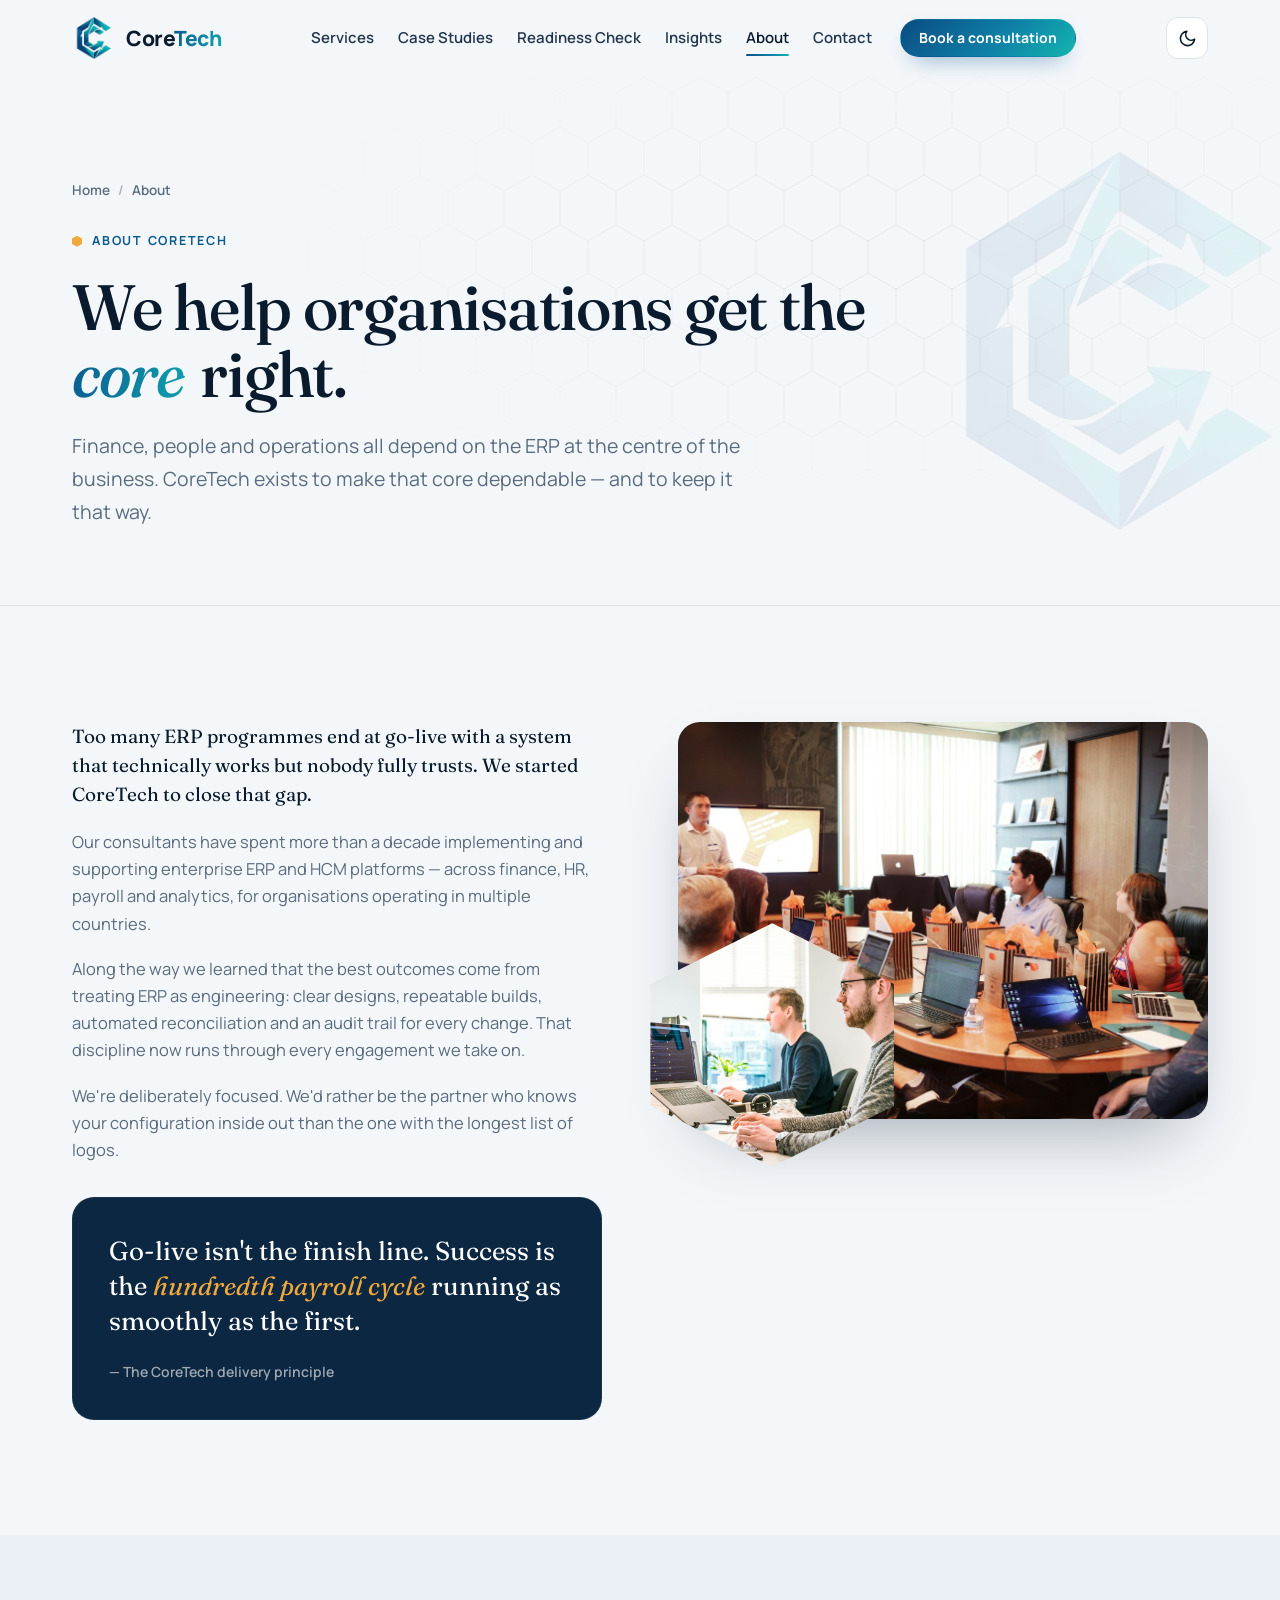
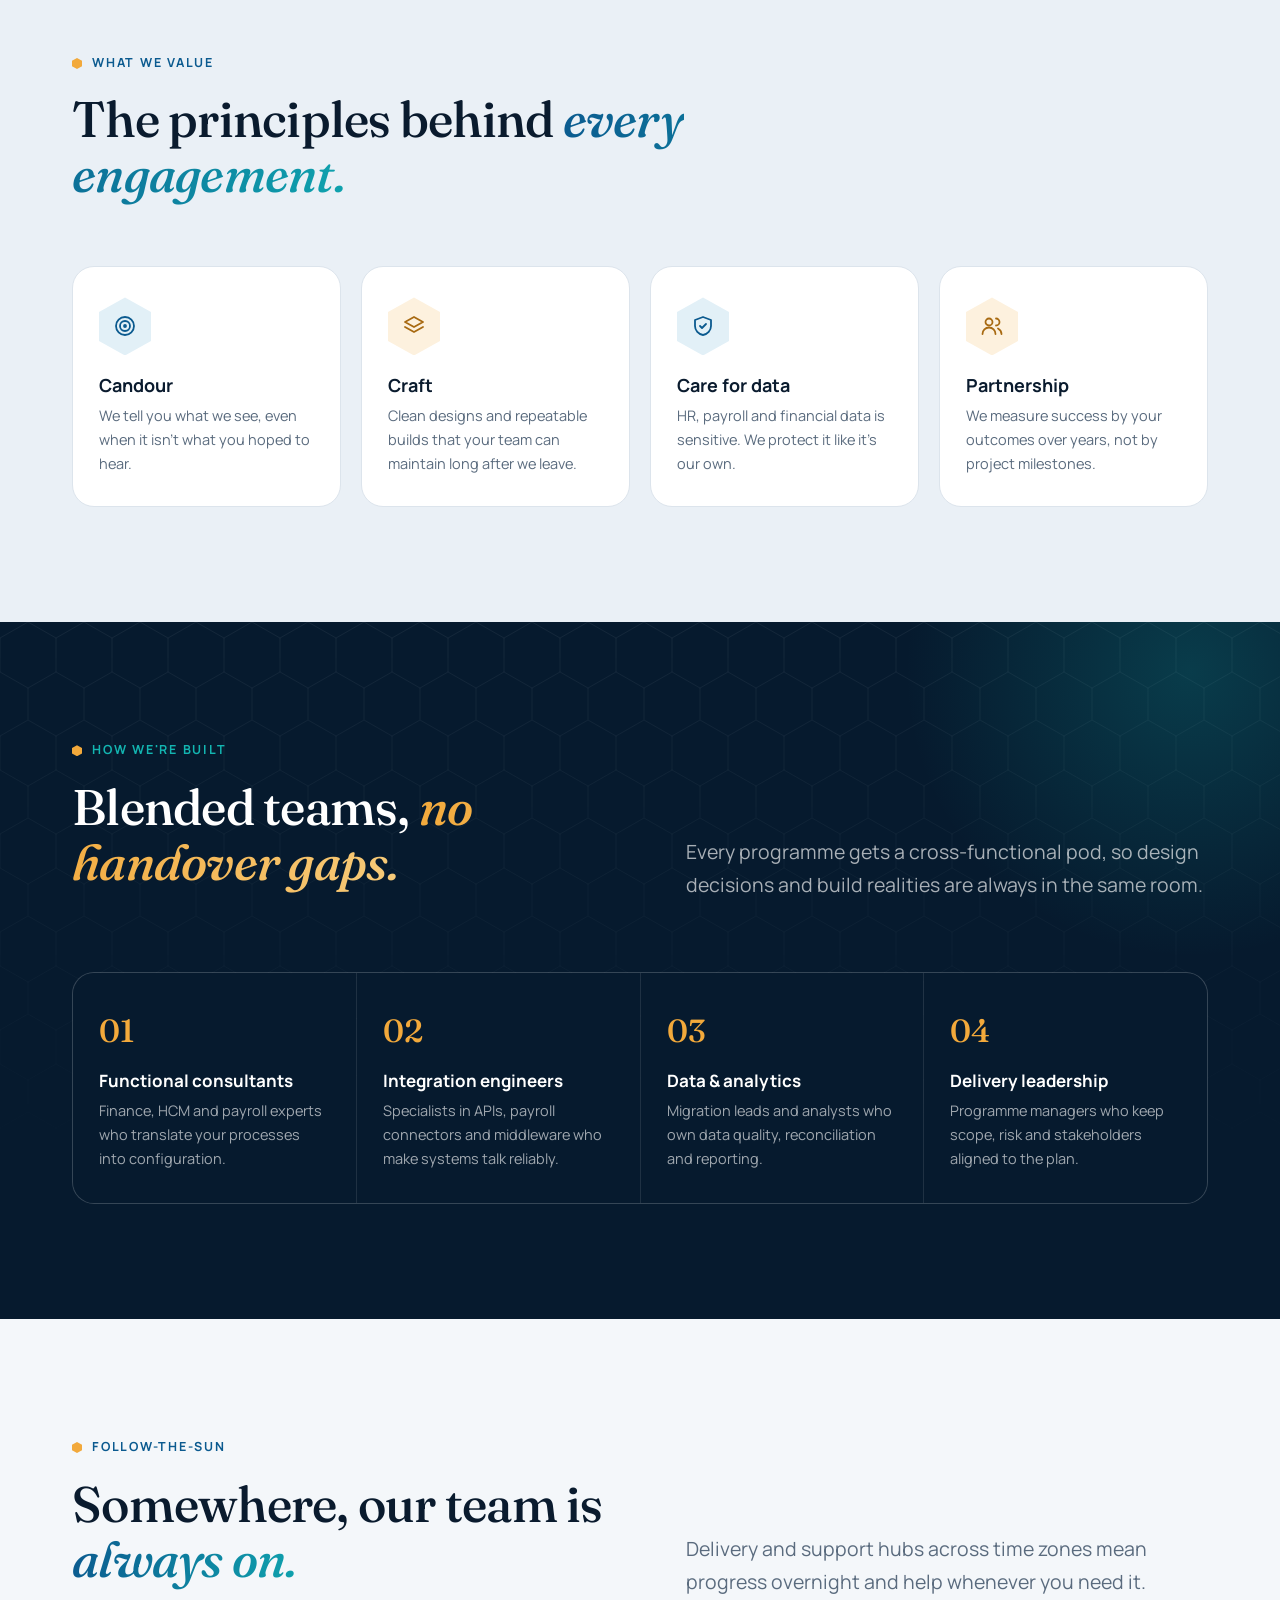
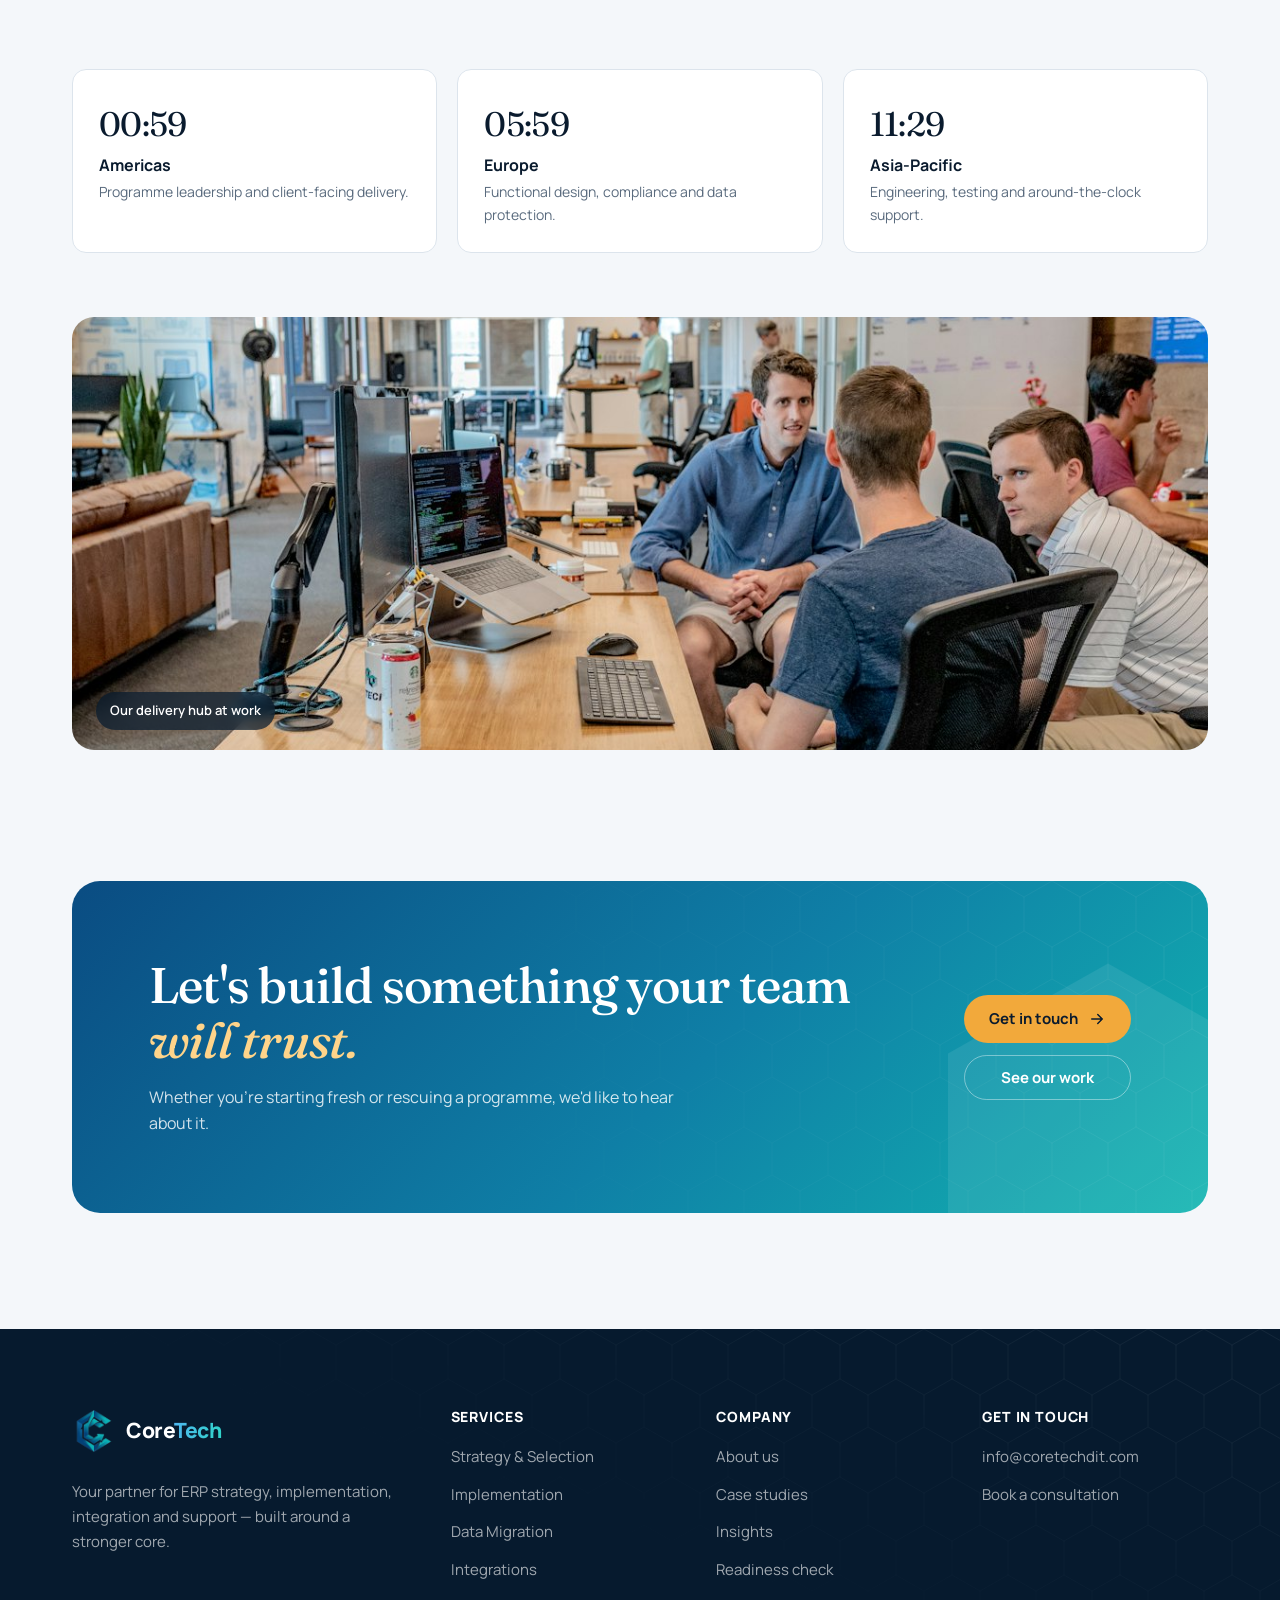
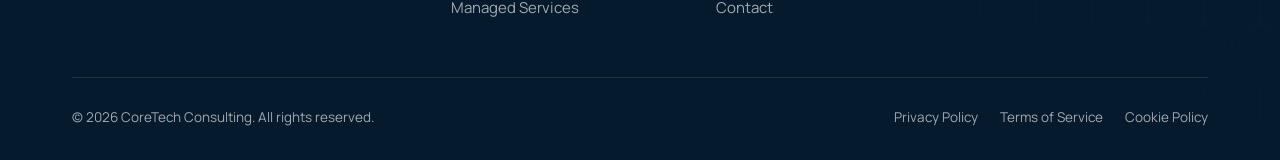
==== commit d364a37c: "Update contact email to info@coretechdit.com Co-Authored-By: Claude Opus 5.5 <noreply@anthropic.com>" ====
--- a/about.html
+++ b/about.html
@@ -165,7 +165,7 @@
         <div class="footer-col">
           <h3>Get in touch</h3>
           <ul>
-            <li><a href="mailto:info@coretechconsulting.com">info@coretechconsulting.com</a></li>
+            <li><a href="mailto:info@coretechdit.com">info@coretechdit.com</a></li>
             <li><a href="contact.html">Book a consultation</a></li>
           </ul>
         </div>
